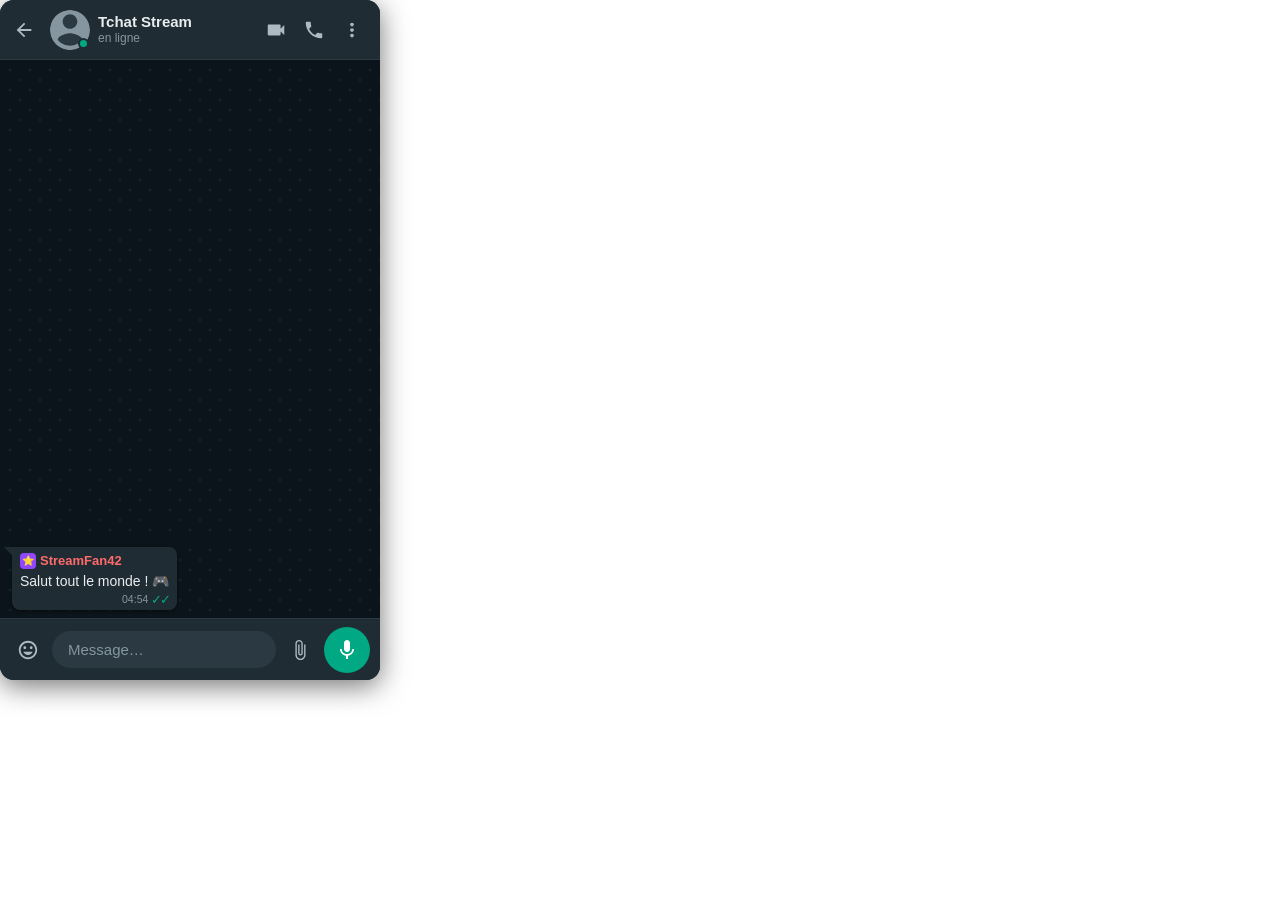
==== index.html @ ae2fb313 "feat: create WhatsApp-style StreamElements chat widget Full overlay widget mimicking WhatsApp UI wit" ====
<!DOCTYPE html>
<html lang="fr">
<head>
  <meta charset="UTF-8">
  <meta name="viewport" content="width=device-width, initial-scale=1.0">
  <title>CHATBOX-IA — WhatsApp Widget</title>
  <link rel="stylesheet" href="style.css">
</head>
<body>

  <div id="widget-container" class="theme-dark">

    <!-- En-tête style WhatsApp -->
    <div id="wa-header">
      <button class="wa-icon-btn wa-back-btn" aria-label="Retour">
        <svg viewBox="0 0 24 24" fill="currentColor"><path d="M20 11H7.83l5.59-5.59L12 4l-8 8 8 8 1.41-1.41L7.83 13H20v-2z"/></svg>
      </button>

      <div class="wa-avatar-wrap">
        <div class="wa-avatar" id="wa-avatar">
          <svg viewBox="0 0 212 212" fill="none" xmlns="http://www.w3.org/2000/svg">
            <path fill-rule="evenodd" clip-rule="evenodd"
              d="M106 0C47.4 0 0 47.4 0 106C0 164.6 47.4 212 106 212C164.6 212 212 164.6 212 106C212 47.4 164.6 0 106 0ZM106 22.4C127.3 22.4 144.8 39.9 144.8 61.2C144.8 82.5 127.3 100 106 100C84.7 100 67.2 82.5 67.2 61.2C67.2 39.9 84.7 22.4 106 22.4ZM106 189.6C79.5 189.6 56 177.3 40.6 158.2C41.2 135.3 87.3 122.8 106 122.8C124.6 122.8 170.8 135.3 171.4 158.2C156 177.3 132.5 189.6 106 189.6Z"
              fill="#8696A0"/>
          </svg>
        </div>
        <div class="wa-online-dot"></div>
      </div>

      <div class="wa-contact-info">
        <div class="wa-contact-name" id="contact-name">Tchat Stream</div>
        <div class="wa-contact-status">en ligne</div>
      </div>

      <div class="wa-header-actions">
        <button class="wa-icon-btn" aria-label="Appel vidéo">
          <svg viewBox="0 0 24 24" fill="currentColor"><path d="M17 10.5V7c0-.55-.45-1-1-1H4c-.55 0-1 .45-1 1v10c0 .55.45 1 1 1h12c.55 0 1-.45 1-1v-3.5l4 4v-11l-4 4z"/></svg>
        </button>
        <button class="wa-icon-btn" aria-label="Appel">
          <svg viewBox="0 0 24 24" fill="currentColor"><path d="M6.62 10.79c1.44 2.83 3.76 5.14 6.59 6.59l2.2-2.2c.27-.27.67-.36 1.02-.24 1.12.37 2.33.57 3.57.57.55 0 1 .45 1 1V20c0 .55-.45 1-1 1-9.39 0-17-7.61-17-17 0-.55.45-1 1-1h3.5c.55 0 1 .45 1 1 0 1.25.2 2.45.57 3.57.11.35.03.74-.25 1.02l-2.2 2.2z"/></svg>
        </button>
        <button class="wa-icon-btn" aria-label="Options">
          <svg viewBox="0 0 24 24" fill="currentColor"><path d="M12 8c1.1 0 2-.9 2-2s-.9-2-2-2-2 .9-2 2 .9 2 2 2zm0 2c-1.1 0-2 .9-2 2s.9 2 2 2 2-.9 2-2-.9-2-2-2zm0 6c-1.1 0-2 .9-2 2s.9 2 2 2 2-.9 2-2-.9-2-2-2z"/></svg>
        </button>
      </div>
    </div>

    <!-- Zone de messages -->
    <div id="messages-container">
      <div class="chat-bg-pattern"></div>
      <div id="messages-list"></div>
    </div>

    <!-- Barre de saisie (décorative) -->
    <div id="wa-input-bar">
      <button class="wa-icon-btn" aria-label="Emoji">
        <svg viewBox="0 0 24 24" fill="currentColor"><path d="M11.99 2C6.47 2 2 6.48 2 12s4.47 10 9.99 10C17.52 22 22 17.52 22 12S17.52 2 11.99 2zM12 20c-4.42 0-8-3.58-8-8s3.58-8 8-8 8 3.58 8 8-3.58 8-8 8zm3.5-9c.83 0 1.5-.67 1.5-1.5S16.33 8 15.5 8 14 8.67 14 9.5s.67 1.5 1.5 1.5zm-7 0c.83 0 1.5-.67 1.5-1.5S9.33 8 8.5 8 7 8.67 7 9.5 7.67 11 8.5 11zm3.5 6.5c2.33 0 4.31-1.46 5.11-3.5H6.89c.8 2.04 2.78 3.5 5.11 3.5z"/></svg>
      </button>
      <div class="wa-input-field">
        <span>Message…</span>
      </div>
      <button class="wa-icon-btn" aria-label="Joindre un fichier">
        <svg viewBox="0 0 24 24" fill="currentColor"><path d="M16.5 6v11.5c0 2.21-1.79 4-4 4s-4-1.79-4-4V5c0-1.38 1.12-2.5 2.5-2.5s2.5 1.12 2.5 2.5v10.5c0 .55-.45 1-1 1s-1-.45-1-1V6H10v9.5c0 1.38 1.12 2.5 2.5 2.5s2.5-1.12 2.5-2.5V5c0-2.21-1.79-4-4-4S7 2.79 7 5v12.5c0 3.04 2.46 5.5 5.5 5.5s5.5-2.46 5.5-5.5V6h-1.5z"/></svg>
      </button>
      <button class="wa-mic-btn" aria-label="Microphone">
        <svg viewBox="0 0 24 24" fill="currentColor"><path d="M12 14c1.66 0 2.99-1.34 2.99-3L15 5c0-1.66-1.34-3-3-3S9 3.34 9 5v6c0 1.66 1.34 3 3 3zm5.3-3c0 3-2.54 5.1-5.3 5.1S6.7 14 6.7 11H5c0 3.41 2.72 6.23 6 6.72V21h2v-3.28c3.28-.48 6-3.3 6-6.72h-1.7z"/></svg>
      </button>
    </div>

  </div>

  <script src="script.js"></script>
</body>
</html>
---- style.css ----
/* =====================================================
   CHATBOX-IA — WhatsApp Widget · style.css
   ===================================================== */

* {
  margin: 0;
  padding: 0;
  box-sizing: border-box;
}

/* ── Variables – Thème Sombre (défaut) ── */
:root {
  --wa-app-bg:           #111B21;
  --wa-header-bg:        #202C33;
  --wa-chat-bg:          #0B141A;
  --wa-bubble-bg:        #202C33;
  --wa-text-primary:     #E9EDEF;
  --wa-text-secondary:   #8696A0;
  --wa-text-meta:        #8696A0;
  --wa-icon:             #AEBAC1;
  --wa-green:            #00A884;
  --wa-green-bright:     #25D366;
  --wa-divider:          #2A3942;
  --wa-online:           #00A884;
  --wa-input-bg:         #2A3942;
  --wa-shadow:           0 1px 3px rgba(0,0,0,.45);
  --wa-radius:           8px;
  --wa-header-h:         60px;
  --wa-input-h:          62px;
  --font-size:           14px;
  --font:                -apple-system, BlinkMacSystemFont, 'Segoe UI',
                         'Helvetica Neue', Arial, sans-serif;
}

/* ── Variables – Thème Clair ── */
.theme-light {
  --wa-app-bg:           #F0F2F5;
  --wa-header-bg:        #008069;
  --wa-chat-bg:          #EFEAE4;
  --wa-bubble-bg:        #FFFFFF;
  --wa-text-primary:     #111B21;
  --wa-text-secondary:   #667781;
  --wa-text-meta:        #667781;
  --wa-icon:             rgba(255,255,255,.75);
  --wa-green:            #008069;
  --wa-green-bright:     #25D366;
  --wa-divider:          #D1D7DB;
  --wa-online:           #25D366;
  --wa-input-bg:         #FFFFFF;
  --wa-shadow:           0 1px 2px rgba(0,0,0,.18);
}

/* Surcharges pour que l'en-tête clair reste lisible */
.theme-light .wa-contact-name  { color: #FFFFFF; }
.theme-light .wa-contact-status { color: rgba(255,255,255,.82); }
.theme-light #wa-header .wa-icon-btn { color: rgba(255,255,255,.9); }

/* ── Base ── */
html, body {
  width: 100%;
  height: 100%;
  background: transparent;
  overflow: hidden;
  font-family: var(--font);
  font-size: var(--font-size);
}

/* ── Conteneur principal ── */
#widget-container {
  width: 380px;
  height: 100%;
  max-height: 680px;
  display: flex;
  flex-direction: column;
  border-radius: 14px;
  overflow: hidden;
  background: var(--wa-app-bg);
  box-shadow: 0 6px 28px rgba(0,0,0,.55);
}

/* =====================================================
   EN-TÊTE
   ===================================================== */
#wa-header {
  display: flex;
  align-items: center;
  padding: 8px 10px 8px 6px;
  background: var(--wa-header-bg);
  height: var(--wa-header-h);
  gap: 8px;
  flex-shrink: 0;
  border-bottom: 1px solid var(--wa-divider);
}

.wa-back-btn {
  width: 28px;
  flex-shrink: 0;
}

/* Avatar */
.wa-avatar-wrap {
  position: relative;
  flex-shrink: 0;
}

.wa-avatar {
  width: 40px;
  height: 40px;
  border-radius: 50%;
  background: var(--wa-divider);
  overflow: hidden;
  display: flex;
  align-items: center;
  justify-content: center;
}

.wa-avatar svg { width: 100%; height: 100%; }
.wa-avatar img { width: 100%; height: 100%; object-fit: cover; }

.wa-online-dot {
  position: absolute;
  bottom: 1px;
  right: 1px;
  width: 11px;
  height: 11px;
  background: var(--wa-online);
  border-radius: 50%;
  border: 2px solid var(--wa-header-bg);
}

/* Infos contact */
.wa-contact-info {
  flex: 1;
  min-width: 0;
}

.wa-contact-name {
  font-size: 15px;
  font-weight: 600;
  color: var(--wa-text-primary);
  white-space: nowrap;
  overflow: hidden;
  text-overflow: ellipsis;
  line-height: 1.25;
}

.wa-contact-status {
  font-size: 12px;
  color: var(--wa-text-secondary);
  line-height: 1.25;
}

/* Icônes d'action */
.wa-header-actions {
  display: flex;
  gap: 2px;
  flex-shrink: 0;
}

.wa-icon-btn {
  background: none;
  border: none;
  color: var(--wa-icon);
  cursor: default;
  display: flex;
  align-items: center;
  justify-content: center;
  width: 36px;
  height: 36px;
  border-radius: 50%;
  flex-shrink: 0;
  transition: background .15s;
}

.wa-icon-btn svg { width: 22px; height: 22px; }

/* =====================================================
   ZONE DE MESSAGES
   ===================================================== */
#messages-container {
  flex: 1;
  position: relative;
  overflow: hidden;
  background: var(--wa-chat-bg);
}

/* Motif de fond subtil */
.chat-bg-pattern {
  position: absolute;
  inset: 0;
  pointer-events: none;
  opacity: .045;
  background-image: url("data:image/svg+xml,%3Csvg xmlns='http://www.w3.org/2000/svg' width='80' height='80'%3E%3Ccircle cx='10' cy='10' r='1.5' fill='%23fff'/%3E%3Ccircle cx='30' cy='10' r='1.5' fill='%23fff'/%3E%3Ccircle cx='50' cy='10' r='1.5' fill='%23fff'/%3E%3Ccircle cx='70' cy='10' r='1.5' fill='%23fff'/%3E%3Ccircle cx='20' cy='20' r='1.5' fill='%23fff'/%3E%3Ccircle cx='40' cy='20' r='1.5' fill='%23fff'/%3E%3Ccircle cx='60' cy='20' r='1.5' fill='%23fff'/%3E%3Ccircle cx='10' cy='30' r='1.5' fill='%23fff'/%3E%3Ccircle cx='30' cy='30' r='1.5' fill='%23fff'/%3E%3Ccircle cx='50' cy='30' r='1.5' fill='%23fff'/%3E%3Ccircle cx='70' cy='30' r='1.5' fill='%23fff'/%3E%3Ccircle cx='20' cy='40' r='1.5' fill='%23fff'/%3E%3Ccircle cx='40' cy='40' r='1.5' fill='%23fff'/%3E%3Ccircle cx='60' cy='40' r='1.5' fill='%23fff'/%3E%3Ccircle cx='10' cy='50' r='1.5' fill='%23fff'/%3E%3Ccircle cx='30' cy='50' r='1.5' fill='%23fff'/%3E%3Ccircle cx='50' cy='50' r='1.5' fill='%23fff'/%3E%3Ccircle cx='70' cy='50' r='1.5' fill='%23fff'/%3E%3Ccircle cx='20' cy='60' r='1.5' fill='%23fff'/%3E%3Ccircle cx='40' cy='60' r='1.5' fill='%23fff'/%3E%3Ccircle cx='60' cy='60' r='1.5' fill='%23fff'/%3E%3Ccircle cx='10' cy='70' r='1.5' fill='%23fff'/%3E%3Ccircle cx='30' cy='70' r='1.5' fill='%23fff'/%3E%3Ccircle cx='50' cy='70' r='1.5' fill='%23fff'/%3E%3Ccircle cx='70' cy='70' r='1.5' fill='%23fff'/%3E%3C/svg%3E");
  background-size: 80px 80px;
}

/* Liste de messages – ancrée en bas, empile vers le haut */
#messages-list {
  position: absolute;
  left: 0;
  right: 0;
  bottom: 0;
  padding: 10px 12px 8px;
  display: flex;
  flex-direction: column;
  gap: 3px;
}

/* =====================================================
   BULLE DE MESSAGE
   ===================================================== */
.message-wrapper {
  display: flex;
  flex-direction: column;
  align-items: flex-start;
  animation: msgIn .28s cubic-bezier(.34,1.56,.64,1) forwards;
}

.message-wrapper.removing {
  animation: msgOut .22s ease-in forwards;
  overflow: hidden;
}

@keyframes msgIn {
  from { opacity: 0; transform: scale(.82) translateY(14px); }
  to   { opacity: 1; transform: scale(1)  translateY(0); }
}

@keyframes msgOut {
  from { opacity: 1; transform: scale(1)   translateX(0);    max-height: 200px; margin-bottom: 3px; }
  to   { opacity: 0; transform: scale(.92) translateX(-16px); max-height: 0;    margin-bottom: 0;  }
}

/* Corps de la bulle */
.message-bubble {
  position: relative;
  background: var(--wa-bubble-bg);
  border-radius: 0 var(--wa-radius) var(--wa-radius) var(--wa-radius);
  padding: 6px 8px 4px;
  max-width: 92%;
  box-shadow: var(--wa-shadow);
  word-break: break-word;
}

/* Queue WhatsApp caractéristique */
.message-bubble::before {
  content: '';
  position: absolute;
  top: 0;
  left: -8px;
  width: 0;
  height: 0;
  border-style: solid;
  border-width: 0 9px 9px 0;
  border-color: transparent var(--wa-bubble-bg) transparent transparent;
}

/* ── En-tête du message (badges + pseudo) ── */
.message-header {
  display: flex;
  align-items: center;
  gap: 4px;
  margin-bottom: 2px;
  flex-wrap: wrap;
}

.message-badges {
  display: flex;
  gap: 2px;
  align-items: center;
  flex-shrink: 0;
}

.badge {
  display: inline-flex;
  align-items: center;
  justify-content: center;
  width: 16px;
  height: 16px;
  border-radius: 4px;
  font-size: 10px;
  line-height: 1;
  flex-shrink: 0;
}

.badge img {
  width: 16px;
  height: 16px;
  border-radius: 3px;
}

.message-username {
  font-size: 13px;
  font-weight: 700;
  line-height: 1.2;
  white-space: nowrap;
}

/* ── Corps du message ── */
.message-text {
  font-size: var(--font-size);
  color: var(--wa-text-primary);
  line-height: 1.45;
  white-space: pre-wrap;
  word-break: break-word;
}

.message-text .emote {
  height: calc(var(--font-size) * 1.65);
  width: auto;
  vertical-align: middle;
  margin: 0 1px;
}

/* ── Pied (heure + coches) ── */
.message-footer {
  display: flex;
  align-items: center;
  justify-content: flex-end;
  gap: 3px;
  margin-top: 2px;
}

.message-time {
  font-size: 10.5px;
  color: var(--wa-text-meta);
  line-height: 1;
}

.message-ticks {
  font-size: 13px;
  color: var(--wa-green);
  line-height: 1;
  letter-spacing: -2px;
}

/* =====================================================
   BARRE DE SAISIE
   ===================================================== */
#wa-input-bar {
  display: flex;
  align-items: center;
  padding: 7px 10px;
  background: var(--wa-header-bg);
  height: var(--wa-input-h);
  gap: 6px;
  flex-shrink: 0;
  border-top: 1px solid var(--wa-divider);
}

.wa-input-field {
  flex: 1;
  background: var(--wa-input-bg);
  border-radius: 24px;
  padding: 10px 16px;
  color: var(--wa-text-secondary);
  font-size: 15px;
  font-family: var(--font);
  cursor: default;
  user-select: none;
  white-space: nowrap;
  overflow: hidden;
}

.wa-mic-btn {
  background: var(--wa-green);
  border: none;
  color: #fff;
  cursor: default;
  display: flex;
  align-items: center;
  justify-content: center;
  width: 46px;
  height: 46px;
  border-radius: 50%;
  flex-shrink: 0;
}

.wa-mic-btn svg { width: 24px; height: 24px; }

/* ── Scrollbar discrète si nécessaire ── */
::-webkit-scrollbar          { width: 3px; }
::-webkit-scrollbar-track    { background: transparent; }
::-webkit-scrollbar-thumb    { background: rgba(255,255,255,.12); border-radius: 2px; }
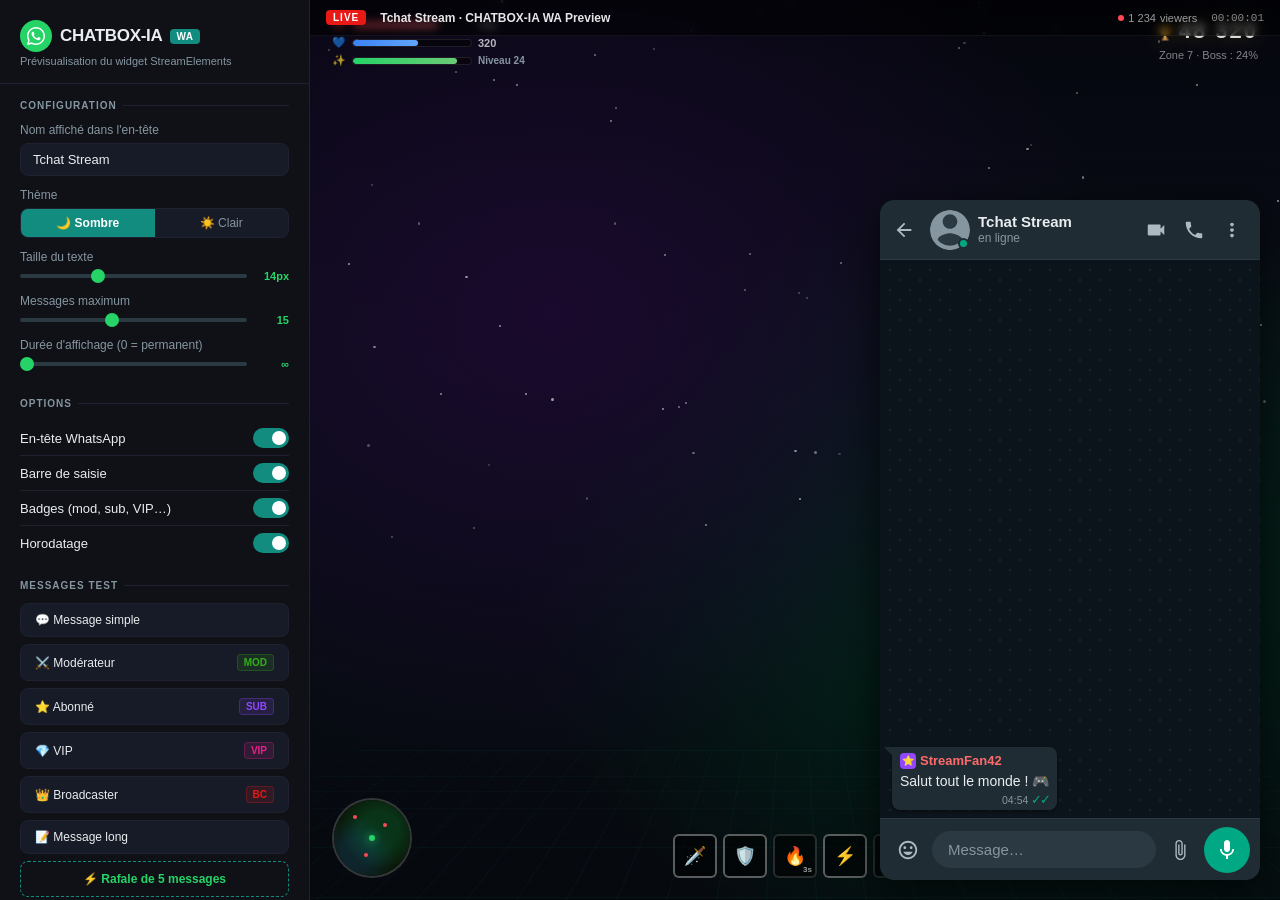
==== commit e8385661: "feat: add Vercel viewer with stream preview and live controls - Move widget files to widget/ subfold" ====
--- a/index.html
+++ b/index.html
@@ -3,72 +3,1132 @@
 <head>
   <meta charset="UTF-8">
   <meta name="viewport" content="width=device-width, initial-scale=1.0">
-  <title>CHATBOX-IA — WhatsApp Widget</title>
-  <link rel="stylesheet" href="style.css">
+  <title>CHATBOX-IA WA · Viewer</title>
+  <style>
+    /* ── Reset & base ── */
+    *, *::before, *::after { box-sizing: border-box; margin: 0; padding: 0; }
+
+    :root {
+      --bg:          #07080D;
+      --panel:       #0F1117;
+      --panel-border:#1E2130;
+      --panel-hover: #161B27;
+      --accent:      #25D366;
+      --accent-dim:  #128C7E;
+      --text:        #E9EDEF;
+      --text-muted:  #8696A0;
+      --danger:      #FF4757;
+      --gold:        #FFD700;
+      --radius:      10px;
+    }
+
+    html, body {
+      height: 100%;
+      font-family: -apple-system, BlinkMacSystemFont, 'Segoe UI', sans-serif;
+      background: var(--bg);
+      color: var(--text);
+      overflow: hidden;
+    }
+
+    /* ── Layout ── */
+    .layout {
+      display: flex;
+      height: 100vh;
+      overflow: hidden;
+    }
+
+    /* =====================================================
+       SIDEBAR
+    ===================================================== */
+    .sidebar {
+      width: 310px;
+      min-width: 310px;
+      height: 100vh;
+      background: var(--panel);
+      border-right: 1px solid var(--panel-border);
+      display: flex;
+      flex-direction: column;
+      overflow: hidden;
+    }
+
+    /* Logo */
+    .sidebar-logo {
+      padding: 20px 20px 16px;
+      border-bottom: 1px solid var(--panel-border);
+      flex-shrink: 0;
+    }
+
+    .logo-title {
+      display: flex;
+      align-items: center;
+      gap: 8px;
+      font-size: 17px;
+      font-weight: 700;
+      letter-spacing: -.3px;
+    }
+
+    .logo-icon {
+      width: 32px;
+      height: 32px;
+      background: var(--accent);
+      border-radius: 50%;
+      display: flex;
+      align-items: center;
+      justify-content: center;
+    }
+
+    .logo-icon svg { width: 18px; height: 18px; fill: #fff; }
+
+    .logo-badge {
+      font-size: 10px;
+      font-weight: 700;
+      background: var(--accent-dim);
+      color: #fff;
+      padding: 2px 6px;
+      border-radius: 4px;
+      letter-spacing: .5px;
+    }
+
+    .logo-sub {
+      font-size: 11px;
+      color: var(--text-muted);
+      margin-top: 3px;
+    }
+
+    /* Scrollable content */
+    .sidebar-scroll {
+      flex: 1;
+      overflow-y: auto;
+      padding: 0 0 20px;
+      scrollbar-width: thin;
+      scrollbar-color: #2A3942 transparent;
+    }
+
+    .sidebar-scroll::-webkit-scrollbar       { width: 4px; }
+    .sidebar-scroll::-webkit-scrollbar-thumb { background: #2A3942; border-radius: 2px; }
+
+    /* Sections */
+    .section {
+      padding: 16px 20px 0;
+    }
+
+    .section + .section { margin-top: 4px; }
+
+    .section-title {
+      font-size: 10px;
+      font-weight: 700;
+      letter-spacing: 1px;
+      color: var(--text-muted);
+      text-transform: uppercase;
+      margin-bottom: 12px;
+      display: flex;
+      align-items: center;
+      gap: 6px;
+    }
+
+    .section-title::after {
+      content: '';
+      flex: 1;
+      height: 1px;
+      background: var(--panel-border);
+    }
+
+    /* Form controls */
+    .ctrl-row {
+      margin-bottom: 12px;
+    }
+
+    .ctrl-label {
+      font-size: 12px;
+      color: var(--text-muted);
+      margin-bottom: 6px;
+      display: block;
+    }
+
+    .ctrl-input {
+      width: 100%;
+      background: #161B27;
+      border: 1px solid var(--panel-border);
+      border-radius: 8px;
+      padding: 8px 12px;
+      color: var(--text);
+      font-size: 13px;
+      font-family: inherit;
+      outline: none;
+      transition: border-color .15s;
+    }
+
+    .ctrl-input:focus { border-color: var(--accent); }
+
+    /* Theme toggle */
+    .theme-toggle {
+      display: flex;
+      background: #161B27;
+      border: 1px solid var(--panel-border);
+      border-radius: 8px;
+      overflow: hidden;
+    }
+
+    .theme-btn {
+      flex: 1;
+      padding: 7px 10px;
+      background: none;
+      border: none;
+      color: var(--text-muted);
+      font-size: 12px;
+      font-family: inherit;
+      cursor: pointer;
+      transition: all .15s;
+      display: flex;
+      align-items: center;
+      justify-content: center;
+      gap: 5px;
+    }
+
+    .theme-btn.active {
+      background: var(--accent-dim);
+      color: #fff;
+      font-weight: 600;
+    }
+
+    /* Range slider */
+    .range-wrap {
+      display: flex;
+      align-items: center;
+      gap: 10px;
+    }
+
+    .ctrl-range {
+      flex: 1;
+      -webkit-appearance: none;
+      height: 4px;
+      background: #2A3942;
+      border-radius: 2px;
+      outline: none;
+    }
+
+    .ctrl-range::-webkit-slider-thumb {
+      -webkit-appearance: none;
+      width: 14px;
+      height: 14px;
+      background: var(--accent);
+      border-radius: 50%;
+      cursor: pointer;
+    }
+
+    .ctrl-range::-moz-range-thumb {
+      width: 14px;
+      height: 14px;
+      background: var(--accent);
+      border-radius: 50%;
+      cursor: pointer;
+      border: none;
+    }
+
+    .range-val {
+      font-size: 11px;
+      color: var(--accent);
+      font-weight: 600;
+      min-width: 32px;
+      text-align: right;
+    }
+
+    /* Toggle switches */
+    .toggle-row {
+      display: flex;
+      align-items: center;
+      justify-content: space-between;
+      padding: 7px 0;
+      border-bottom: 1px solid var(--panel-border);
+    }
+
+    .toggle-row:last-child { border-bottom: none; }
+
+    .toggle-name {
+      font-size: 13px;
+      color: var(--text);
+    }
+
+    .toggle-switch {
+      position: relative;
+      width: 36px;
+      height: 20px;
+      flex-shrink: 0;
+    }
+
+    .toggle-switch input { opacity: 0; width: 0; height: 0; }
+
+    .toggle-track {
+      position: absolute;
+      inset: 0;
+      background: #2A3942;
+      border-radius: 20px;
+      cursor: pointer;
+      transition: background .2s;
+    }
+
+    .toggle-track::before {
+      content: '';
+      position: absolute;
+      width: 14px;
+      height: 14px;
+      left: 3px;
+      top: 3px;
+      background: #8696A0;
+      border-radius: 50%;
+      transition: transform .2s, background .2s;
+    }
+
+    .toggle-switch input:checked + .toggle-track { background: var(--accent-dim); }
+
+    .toggle-switch input:checked + .toggle-track::before {
+      transform: translateX(16px);
+      background: #fff;
+    }
+
+    /* Test message buttons */
+    .test-btn {
+      width: 100%;
+      padding: 9px 14px;
+      border-radius: 8px;
+      border: 1px solid var(--panel-border);
+      background: var(--panel-hover);
+      color: var(--text);
+      font-size: 12px;
+      font-family: inherit;
+      cursor: pointer;
+      text-align: left;
+      display: flex;
+      align-items: center;
+      gap: 8px;
+      margin-bottom: 7px;
+      transition: border-color .15s, background .15s;
+    }
+
+    .test-btn:hover { border-color: var(--accent); background: #161B27; }
+
+    .test-btn:active { transform: scale(.98); }
+
+    .test-btn .btn-badge {
+      font-size: 10px;
+      padding: 2px 6px;
+      border-radius: 4px;
+      font-weight: 700;
+      margin-left: auto;
+    }
+
+    .badge-mod  { background: #34AE1A22; color: #34AE1A; border: 1px solid #34AE1A44; }
+    .badge-sub  { background: #9147FF22; color: #9147FF; border: 1px solid #9147FF44; }
+    .badge-vip  { background: #E91E8C22; color: #E91E8C; border: 1px solid #E91E8C44; }
+    .badge-bc   { background: #E9191622; color: #E91916; border: 1px solid #E9191644; }
+
+    .burst-btn {
+      width: 100%;
+      padding: 10px;
+      border-radius: 8px;
+      border: 1px dashed var(--accent-dim);
+      background: transparent;
+      color: var(--accent);
+      font-size: 12px;
+      font-family: inherit;
+      font-weight: 600;
+      cursor: pointer;
+      display: flex;
+      align-items: center;
+      justify-content: center;
+      gap: 6px;
+      transition: background .15s;
+      margin-top: 4px;
+    }
+
+    .burst-btn:hover { background: #25D36612; }
+
+    /* URL section */
+    .url-box {
+      background: #161B27;
+      border: 1px solid var(--panel-border);
+      border-radius: 8px;
+      padding: 10px 12px;
+      margin-bottom: 10px;
+    }
+
+    .url-text {
+      font-size: 11px;
+      color: var(--accent);
+      word-break: break-all;
+      font-family: 'Courier New', monospace;
+      line-height: 1.5;
+    }
+
+    .copy-btn {
+      width: 100%;
+      padding: 9px;
+      border-radius: 8px;
+      border: none;
+      background: var(--accent-dim);
+      color: #fff;
+      font-size: 13px;
+      font-family: inherit;
+      font-weight: 600;
+      cursor: pointer;
+      display: flex;
+      align-items: center;
+      justify-content: center;
+      gap: 6px;
+      transition: background .15s;
+    }
+
+    .copy-btn:hover { background: var(--accent); }
+
+    .copy-btn.copied { background: #2A9D5C; }
+
+    .url-hint {
+      font-size: 11px;
+      color: var(--text-muted);
+      margin-top: 8px;
+      line-height: 1.5;
+    }
+
+    .url-hint strong { color: var(--text); }
+
+    /* =====================================================
+       STREAM PREVIEW
+    ===================================================== */
+    .preview {
+      flex: 1;
+      position: relative;
+      overflow: hidden;
+      background: #000;
+    }
+
+    /* Fake game scene */
+    .stream-scene {
+      position: absolute;
+      inset: 0;
+      background:
+        radial-gradient(ellipse at 25% 35%, #1A0A2E 0%, transparent 55%),
+        radial-gradient(ellipse at 75% 65%, #002A1A 0%, transparent 50%),
+        linear-gradient(180deg, #06070F 0%, #0A0E18 40%, #060A0F 100%);
+    }
+
+    /* Stars */
+    .stars {
+      position: absolute;
+      inset: 0;
+      overflow: hidden;
+    }
+
+    .star {
+      position: absolute;
+      width: 2px;
+      height: 2px;
+      background: rgba(255,255,255,.7);
+      border-radius: 50%;
+      animation: twinkle var(--dur, 3s) ease-in-out infinite var(--delay, 0s);
+    }
+
+    @keyframes twinkle {
+      0%, 100% { opacity: .8; }
+      50%       { opacity: .15; }
+    }
+
+    /* Grid floor */
+    .grid-floor {
+      position: absolute;
+      bottom: 0;
+      left: -20%;
+      right: -20%;
+      height: 45%;
+      background-image:
+        linear-gradient(rgba(0,168,132,.06) 1px, transparent 1px),
+        linear-gradient(90deg, rgba(0,168,132,.06) 1px, transparent 1px);
+      background-size: 50px 50px;
+      transform: perspective(600px) rotateX(55deg);
+      transform-origin: bottom center;
+    }
+
+    /* Scan lines */
+    .scanlines {
+      position: absolute;
+      inset: 0;
+      background: repeating-linear-gradient(
+        0deg,
+        rgba(0,0,0,.03) 0px,
+        rgba(0,0,0,.03) 1px,
+        transparent 1px,
+        transparent 2px
+      );
+      pointer-events: none;
+    }
+
+    /* ── Fake HUD ── */
+    .hud {
+      position: absolute;
+      inset: 0;
+      pointer-events: none;
+      padding: 18px 22px;
+    }
+
+    .hud-tl { position: absolute; top: 18px; left: 22px; }
+    .hud-tr { position: absolute; top: 18px; right: 22px; display: flex; flex-direction: column; align-items: flex-end; gap: 5px; }
+    .hud-bl { position: absolute; bottom: 22px; left: 22px; }
+    .hud-bc { position: absolute; bottom: 22px; left: 50%; transform: translateX(-50%); }
+
+    .hud-bar-wrap { display: flex; flex-direction: column; gap: 5px; }
+
+    .hud-bar {
+      display: flex;
+      align-items: center;
+      gap: 6px;
+      font-size: 11px;
+      font-weight: 600;
+      color: rgba(255,255,255,.7);
+    }
+
+    .bar-track {
+      width: 120px;
+      height: 8px;
+      background: rgba(0,0,0,.5);
+      border-radius: 4px;
+      overflow: hidden;
+      border: 1px solid rgba(255,255,255,.1);
+    }
+
+    .bar-fill { height: 100%; border-radius: 4px; }
+
+    .bar-hp   { width: 72%; background: linear-gradient(90deg, #FF4757, #FF6B81); }
+    .bar-mp   { width: 55%; background: linear-gradient(90deg, #3B82F6, #60A5FA); }
+    .bar-xp   { width: 88%; background: linear-gradient(90deg, var(--accent), #6BCB77); }
+
+    .hud-score {
+      font-size: 22px;
+      font-weight: 800;
+      color: rgba(255,255,255,.85);
+      text-shadow: 0 0 20px rgba(255,215,0,.3);
+      letter-spacing: 2px;
+    }
+
+    .hud-score span { color: var(--gold); font-size: 13px; margin-right: 4px; }
+
+    .hud-level {
+      font-size: 11px;
+      color: rgba(255,255,255,.5);
+      text-align: right;
+    }
+
+    /* Minimap */
+    .minimap {
+      width: 80px;
+      height: 80px;
+      border-radius: 50%;
+      border: 2px solid rgba(255,255,255,.2);
+      background: rgba(0,0,0,.5);
+      overflow: hidden;
+      position: relative;
+    }
+
+    .minimap-bg {
+      width: 100%;
+      height: 100%;
+      background:
+        radial-gradient(circle at 60% 40%, rgba(0,200,100,.15) 30%, transparent 60%),
+        radial-gradient(circle at 30% 70%, rgba(30,80,180,.2) 20%, transparent 50%),
+        #0A1A0A;
+    }
+
+    .minimap-dot {
+      position: absolute;
+      width: 6px;
+      height: 6px;
+      border-radius: 50%;
+      top: 50%;
+      left: 50%;
+      transform: translate(-50%, -50%);
+      background: var(--accent);
+      box-shadow: 0 0 8px var(--accent);
+    }
+
+    .minimap-enemy {
+      position: absolute;
+      width: 4px;
+      height: 4px;
+      border-radius: 50%;
+      background: var(--danger);
+    }
+
+    /* Ability bar */
+    .ability-bar {
+      display: flex;
+      gap: 6px;
+    }
+
+    .ability {
+      width: 44px;
+      height: 44px;
+      border-radius: 6px;
+      border: 2px solid rgba(255,255,255,.15);
+      background: rgba(0,0,0,.55);
+      display: flex;
+      align-items: center;
+      justify-content: center;
+      font-size: 18px;
+      position: relative;
+    }
+
+    .ability .cd {
+      position: absolute;
+      bottom: 2px;
+      right: 3px;
+      font-size: 8px;
+      font-weight: 700;
+      color: rgba(255,255,255,.6);
+    }
+
+    .ability.ready { border-color: rgba(255,255,255,.35); }
+
+    /* ── Stream HUD bar (top) ── */
+    .stream-topbar {
+      position: absolute;
+      top: 0;
+      left: 0;
+      right: 0;
+      height: 36px;
+      background: rgba(0,0,0,.55);
+      backdrop-filter: blur(4px);
+      display: flex;
+      align-items: center;
+      padding: 0 16px;
+      gap: 14px;
+      border-bottom: 1px solid rgba(255,255,255,.06);
+      z-index: 10;
+    }
+
+    .live-badge {
+      background: #E91916;
+      color: #fff;
+      font-size: 10px;
+      font-weight: 800;
+      letter-spacing: 1px;
+      padding: 2px 7px;
+      border-radius: 4px;
+    }
+
+    .stream-title {
+      font-size: 12px;
+      font-weight: 600;
+      color: rgba(255,255,255,.9);
+      flex: 1;
+      white-space: nowrap;
+      overflow: hidden;
+      text-overflow: ellipsis;
+    }
+
+    .stream-viewers {
+      font-size: 11px;
+      color: rgba(255,255,255,.6);
+      display: flex;
+      align-items: center;
+      gap: 4px;
+      flex-shrink: 0;
+    }
+
+    .viewer-dot { width: 6px; height: 6px; background: var(--danger); border-radius: 50%; }
+
+    .stream-timer {
+      font-size: 11px;
+      font-family: 'Courier New', monospace;
+      color: rgba(255,255,255,.5);
+      flex-shrink: 0;
+    }
+
+    /* ── Widget iframe ── */
+    .widget-frame-wrap {
+      position: absolute;
+      bottom: 20px;
+      right: 20px;
+      width: 380px;
+      height: 680px;
+      border-radius: 14px;
+      overflow: hidden;
+      box-shadow: 0 8px 40px rgba(0,0,0,.7);
+    }
+
+    #widget-frame {
+      width: 100%;
+      height: 100%;
+      border: none;
+      display: block;
+    }
+
+    /* Toast notification */
+    .toast {
+      position: fixed;
+      bottom: 24px;
+      left: 50%;
+      transform: translateX(-50%) translateY(80px);
+      background: #1F2C33;
+      color: var(--text);
+      font-size: 13px;
+      padding: 10px 18px;
+      border-radius: 20px;
+      border: 1px solid var(--panel-border);
+      box-shadow: 0 4px 20px rgba(0,0,0,.4);
+      transition: transform .3s cubic-bezier(.34,1.56,.64,1);
+      z-index: 100;
+      pointer-events: none;
+    }
+
+    .toast.show { transform: translateX(-50%) translateY(0); }
+  </style>
 </head>
 <body>
 
-  <div id="widget-container" class="theme-dark">
-
-    <!-- En-tête style WhatsApp -->
-    <div id="wa-header">
-      <button class="wa-icon-btn wa-back-btn" aria-label="Retour">
-        <svg viewBox="0 0 24 24" fill="currentColor"><path d="M20 11H7.83l5.59-5.59L12 4l-8 8 8 8 1.41-1.41L7.83 13H20v-2z"/></svg>
-      </button>
-
-      <div class="wa-avatar-wrap">
-        <div class="wa-avatar" id="wa-avatar">
-          <svg viewBox="0 0 212 212" fill="none" xmlns="http://www.w3.org/2000/svg">
-            <path fill-rule="evenodd" clip-rule="evenodd"
-              d="M106 0C47.4 0 0 47.4 0 106C0 164.6 47.4 212 106 212C164.6 212 212 164.6 212 106C212 47.4 164.6 0 106 0ZM106 22.4C127.3 22.4 144.8 39.9 144.8 61.2C144.8 82.5 127.3 100 106 100C84.7 100 67.2 82.5 67.2 61.2C67.2 39.9 84.7 22.4 106 22.4ZM106 189.6C79.5 189.6 56 177.3 40.6 158.2C41.2 135.3 87.3 122.8 106 122.8C124.6 122.8 170.8 135.3 171.4 158.2C156 177.3 132.5 189.6 106 189.6Z"
-              fill="#8696A0"/>
-          </svg>
-        </div>
-        <div class="wa-online-dot"></div>
+<div class="layout">
+
+  <!-- ── SIDEBAR ── -->
+  <aside class="sidebar">
+
+    <div class="sidebar-logo">
+      <div class="logo-title">
+        <div class="logo-icon">
+          <svg viewBox="0 0 24 24"><path d="M17.472 14.382c-.297-.149-1.758-.867-2.03-.967-.273-.099-.471-.148-.67.15-.197.297-.767.966-.94 1.164-.173.199-.347.223-.644.075-.297-.15-1.255-.463-2.39-1.475-.883-.788-1.48-1.761-1.653-2.059-.173-.297-.018-.458.13-.606.134-.133.298-.347.446-.52.149-.174.198-.298.298-.497.099-.198.05-.371-.025-.52-.075-.149-.669-1.612-.916-2.207-.242-.579-.487-.5-.669-.51-.173-.008-.371-.01-.57-.01-.198 0-.52.074-.792.372-.272.297-1.04 1.016-1.04 2.479 0 1.462 1.065 2.875 1.213 3.074.149.198 2.096 3.2 5.077 4.487.709.306 1.262.489 1.694.625.712.227 1.36.195 1.871.118.571-.085 1.758-.719 2.006-1.413.248-.694.248-1.289.173-1.413-.074-.124-.272-.198-.57-.347z"/><path d="M12 0C5.373 0 0 5.373 0 12c0 2.117.554 4.103 1.523 5.828L0 24l6.362-1.498A11.954 11.954 0 0012 24c6.627 0 12-5.373 12-12S18.627 0 12 0zm0 22c-1.893 0-3.658-.53-5.164-1.446l-.372-.22-3.778.89.934-3.653-.24-.376A9.952 9.952 0 012 12C2 6.477 6.477 2 12 2s10 4.477 10 10-4.477 10-10 10z"/></svg>
+        </div>
+        CHATBOX-IA <span class="logo-badge">WA</span>
       </div>
-
-      <div class="wa-contact-info">
-        <div class="wa-contact-name" id="contact-name">Tchat Stream</div>
-        <div class="wa-contact-status">en ligne</div>
+      <div class="logo-sub">Prévisualisation du widget StreamElements</div>
+    </div>
+
+    <div class="sidebar-scroll">
+
+      <!-- Configuration -->
+      <div class="section">
+        <div class="section-title">Configuration</div>
+
+        <div class="ctrl-row">
+          <label class="ctrl-label" for="ctrl-name">Nom affiché dans l'en-tête</label>
+          <input class="ctrl-input" id="ctrl-name" type="text" value="Tchat Stream" placeholder="Nom du stream" />
+        </div>
+
+        <div class="ctrl-row">
+          <label class="ctrl-label">Thème</label>
+          <div class="theme-toggle">
+            <button class="theme-btn active" data-theme="dark">🌙 Sombre</button>
+            <button class="theme-btn"        data-theme="light">☀️ Clair</button>
+          </div>
+        </div>
+
+        <div class="ctrl-row">
+          <label class="ctrl-label">Taille du texte</label>
+          <div class="range-wrap">
+            <input class="ctrl-range" id="ctrl-fontsize" type="range" min="11" max="20" value="14" />
+            <span class="range-val" id="val-fontsize">14px</span>
+          </div>
+        </div>
+
+        <div class="ctrl-row">
+          <label class="ctrl-label">Messages maximum</label>
+          <div class="range-wrap">
+            <input class="ctrl-range" id="ctrl-maxmsg" type="range" min="5" max="30" value="15" />
+            <span class="range-val" id="val-maxmsg">15</span>
+          </div>
+        </div>
+
+        <div class="ctrl-row">
+          <label class="ctrl-label">Durée d'affichage (0 = permanent)</label>
+          <div class="range-wrap">
+            <input class="ctrl-range" id="ctrl-duration" type="range" min="0" max="60" step="5" value="0" />
+            <span class="range-val" id="val-duration">∞</span>
+          </div>
+        </div>
       </div>
 
-      <div class="wa-header-actions">
-        <button class="wa-icon-btn" aria-label="Appel vidéo">
-          <svg viewBox="0 0 24 24" fill="currentColor"><path d="M17 10.5V7c0-.55-.45-1-1-1H4c-.55 0-1 .45-1 1v10c0 .55.45 1 1 1h12c.55 0 1-.45 1-1v-3.5l4 4v-11l-4 4z"/></svg>
+      <!-- Options -->
+      <div class="section">
+        <div class="section-title">Options</div>
+
+        <div class="toggle-row">
+          <span class="toggle-name">En-tête WhatsApp</span>
+          <label class="toggle-switch">
+            <input type="checkbox" id="opt-header" checked />
+            <span class="toggle-track"></span>
+          </label>
+        </div>
+        <div class="toggle-row">
+          <span class="toggle-name">Barre de saisie</span>
+          <label class="toggle-switch">
+            <input type="checkbox" id="opt-inputbar" checked />
+            <span class="toggle-track"></span>
+          </label>
+        </div>
+        <div class="toggle-row">
+          <span class="toggle-name">Badges (mod, sub, VIP…)</span>
+          <label class="toggle-switch">
+            <input type="checkbox" id="opt-badges" checked />
+            <span class="toggle-track"></span>
+          </label>
+        </div>
+        <div class="toggle-row">
+          <span class="toggle-name">Horodatage</span>
+          <label class="toggle-switch">
+            <input type="checkbox" id="opt-timestamp" checked />
+            <span class="toggle-track"></span>
+          </label>
+        </div>
+      </div>
+
+      <!-- Messages test -->
+      <div class="section">
+        <div class="section-title">Messages test</div>
+
+        <button class="test-btn" onclick="sendTest('normal')">
+          💬 Message simple
         </button>
-        <button class="wa-icon-btn" aria-label="Appel">
-          <svg viewBox="0 0 24 24" fill="currentColor"><path d="M6.62 10.79c1.44 2.83 3.76 5.14 6.59 6.59l2.2-2.2c.27-.27.67-.36 1.02-.24 1.12.37 2.33.57 3.57.57.55 0 1 .45 1 1V20c0 .55-.45 1-1 1-9.39 0-17-7.61-17-17 0-.55.45-1 1-1h3.5c.55 0 1 .45 1 1 0 1.25.2 2.45.57 3.57.11.35.03.74-.25 1.02l-2.2 2.2z"/></svg>
+        <button class="test-btn" onclick="sendTest('mod')">
+          ⚔️ Modérateur
+          <span class="btn-badge badge-mod">MOD</span>
         </button>
-        <button class="wa-icon-btn" aria-label="Options">
-          <svg viewBox="0 0 24 24" fill="currentColor"><path d="M12 8c1.1 0 2-.9 2-2s-.9-2-2-2-2 .9-2 2 .9 2 2 2zm0 2c-1.1 0-2 .9-2 2s.9 2 2 2 2-.9 2-2-.9-2-2-2zm0 6c-1.1 0-2 .9-2 2s.9 2 2 2 2-.9 2-2-.9-2-2-2z"/></svg>
+        <button class="test-btn" onclick="sendTest('sub')">
+          ⭐ Abonné
+          <span class="btn-badge badge-sub">SUB</span>
+        </button>
+        <button class="test-btn" onclick="sendTest('vip')">
+          💎 VIP
+          <span class="btn-badge badge-vip">VIP</span>
+        </button>
+        <button class="test-btn" onclick="sendTest('broadcaster')">
+          👑 Broadcaster
+          <span class="btn-badge badge-bc">BC</span>
+        </button>
+        <button class="test-btn" onclick="sendTest('long')">
+          📝 Message long
+        </button>
+
+        <button class="burst-btn" onclick="sendBurst()">
+          ⚡ Rafale de 5 messages
         </button>
       </div>
+
+      <!-- URL StreamElements -->
+      <div class="section">
+        <div class="section-title">URL StreamElements</div>
+
+        <div class="url-box">
+          <div class="url-text" id="widget-url-display">
+            Chargement…
+          </div>
+        </div>
+
+        <button class="copy-btn" id="copy-btn" onclick="copyUrl()">
+          <svg width="14" height="14" viewBox="0 0 24 24" fill="currentColor"><path d="M16 1H4c-1.1 0-2 .9-2 2v14h2V3h12V1zm3 4H8c-1.1 0-2 .9-2 2v14c0 1.1.9 2 2 2h11c1.1 0 2-.9 2-2V7c0-1.1-.9-2-2-2zm0 16H8V7h11v14z"/></svg>
+          Copier l'URL
+        </button>
+
+        <p class="url-hint">
+          Dans StreamElements → <strong>Overlay</strong> → <strong>+ Add widget</strong> → <strong>Custom widget</strong> → coller l'URL dans l'onglet <strong>HTML</strong> via <code>iframe</code>, ou utiliser directement l'URL comme source Browser Source dans OBS.
+        </p>
+      </div>
+
     </div>
-
-    <!-- Zone de messages -->
-    <div id="messages-container">
-      <div class="chat-bg-pattern"></div>
-      <div id="messages-list"></div>
+  </aside>
+
+  <!-- ── STREAM PREVIEW ── -->
+  <main class="preview">
+
+    <!-- Scene -->
+    <div class="stream-scene">
+      <div class="stars" id="stars"></div>
+      <div class="grid-floor"></div>
+      <div class="scanlines"></div>
     </div>
 
-    <!-- Barre de saisie (décorative) -->
-    <div id="wa-input-bar">
-      <button class="wa-icon-btn" aria-label="Emoji">
-        <svg viewBox="0 0 24 24" fill="currentColor"><path d="M11.99 2C6.47 2 2 6.48 2 12s4.47 10 9.99 10C17.52 22 22 17.52 22 12S17.52 2 11.99 2zM12 20c-4.42 0-8-3.58-8-8s3.58-8 8-8 8 3.58 8 8-3.58 8-8 8zm3.5-9c.83 0 1.5-.67 1.5-1.5S16.33 8 15.5 8 14 8.67 14 9.5s.67 1.5 1.5 1.5zm-7 0c.83 0 1.5-.67 1.5-1.5S9.33 8 8.5 8 7 8.67 7 9.5 7.67 11 8.5 11zm3.5 6.5c2.33 0 4.31-1.46 5.11-3.5H6.89c.8 2.04 2.78 3.5 5.11 3.5z"/></svg>
-      </button>
-      <div class="wa-input-field">
-        <span>Message…</span>
+    <!-- Fake game HUD -->
+    <div class="hud">
+
+      <!-- Top-left: health/mana/xp bars -->
+      <div class="hud-tl">
+        <div class="hud-bar-wrap">
+          <div class="hud-bar">
+            ❤️
+            <div class="bar-track"><div class="bar-fill bar-hp"></div></div>
+            <span>742</span>
+          </div>
+          <div class="hud-bar">
+            💙
+            <div class="bar-track"><div class="bar-fill bar-mp"></div></div>
+            <span>320</span>
+          </div>
+          <div class="hud-bar">
+            ✨
+            <div class="bar-track"><div class="bar-fill bar-xp"></div></div>
+            <span style="font-size:10px;color:#8696A0">Niveau 24</span>
+          </div>
+        </div>
       </div>
-      <button class="wa-icon-btn" aria-label="Joindre un fichier">
-        <svg viewBox="0 0 24 24" fill="currentColor"><path d="M16.5 6v11.5c0 2.21-1.79 4-4 4s-4-1.79-4-4V5c0-1.38 1.12-2.5 2.5-2.5s2.5 1.12 2.5 2.5v10.5c0 .55-.45 1-1 1s-1-.45-1-1V6H10v9.5c0 1.38 1.12 2.5 2.5 2.5s2.5-1.12 2.5-2.5V5c0-2.21-1.79-4-4-4S7 2.79 7 5v12.5c0 3.04 2.46 5.5 5.5 5.5s5.5-2.46 5.5-5.5V6h-1.5z"/></svg>
-      </button>
-      <button class="wa-mic-btn" aria-label="Microphone">
-        <svg viewBox="0 0 24 24" fill="currentColor"><path d="M12 14c1.66 0 2.99-1.34 2.99-3L15 5c0-1.66-1.34-3-3-3S9 3.34 9 5v6c0 1.66 1.34 3 3 3zm5.3-3c0 3-2.54 5.1-5.3 5.1S6.7 14 6.7 11H5c0 3.41 2.72 6.23 6 6.72V21h2v-3.28c3.28-.48 6-3.3 6-6.72h-1.7z"/></svg>
-      </button>
+
+      <!-- Top-right: score -->
+      <div class="hud-tr">
+        <div class="hud-score"><span>🏆</span>48 320</div>
+        <div class="hud-level">Zone 7 · Boss : 24%</div>
+      </div>
+
+      <!-- Bottom-left: minimap -->
+      <div class="hud-bl">
+        <div class="minimap">
+          <div class="minimap-bg"></div>
+          <div class="minimap-dot"></div>
+          <div class="minimap-enemy" style="top:30%;left:65%"></div>
+          <div class="minimap-enemy" style="top:70%;left:40%"></div>
+          <div class="minimap-enemy" style="top:20%;left:25%"></div>
+        </div>
+      </div>
+
+      <!-- Bottom-center: ability bar -->
+      <div class="hud-bc">
+        <div class="ability-bar">
+          <div class="ability ready">🗡️<span class="cd"></span></div>
+          <div class="ability ready">🛡️<span class="cd"></span></div>
+          <div class="ability">🔥<span class="cd">3s</span></div>
+          <div class="ability ready">⚡<span class="cd"></span></div>
+          <div class="ability">❄️<span class="cd">8s</span></div>
+        </div>
+      </div>
+
     </div>
 
-  </div>
-
-  <script src="script.js"></script>
+    <!-- Top bar: live badge + title + viewers -->
+    <div class="stream-topbar">
+      <div class="live-badge">LIVE</div>
+      <div class="stream-title" id="topbar-title">Tchat Stream · CHATBOX-IA WA Preview</div>
+      <div class="stream-viewers">
+        <div class="viewer-dot"></div>
+        <span id="viewer-count">1 234</span> viewers
+      </div>
+      <div class="stream-timer" id="stream-timer">00:00:00</div>
+    </div>
+
+    <!-- Widget iframe -->
+    <div class="widget-frame-wrap">
+      <iframe id="widget-frame" src="./widget/" title="WhatsApp Chat Widget"></iframe>
+    </div>
+
+  </main>
+</div>
+
+<!-- Toast -->
+<div class="toast" id="toast"></div>
+
+<script>
+// ── Widget iframe helpers ────────────────────────────
+
+const frame = document.getElementById('widget-frame');
+let widgetReady = false;
+
+frame.addEventListener('load', () => {
+  widgetReady = true;
+  syncAllConfig();
+});
+
+function win() {
+  return widgetReady ? frame.contentWindow : null;
+}
+
+function syncConfig(key, value) {
+  const w = win();
+  if (!w || !w.CONFIG) return;
+  w.CONFIG[key] = value;
+  if (typeof w.applyConfig === 'function') w.applyConfig();
+}
+
+function syncAllConfig() {
+  const w = win();
+  if (!w || !w.CONFIG) return;
+  w.CONFIG.streamName      = document.getElementById('ctrl-name').value;
+  w.CONFIG.theme           = currentTheme;
+  w.CONFIG.fontSize        = parseInt(document.getElementById('ctrl-fontsize').value);
+  w.CONFIG.maxMessages     = parseInt(document.getElementById('ctrl-maxmsg').value);
+  w.CONFIG.messageDuration = parseInt(document.getElementById('ctrl-duration').value);
+  w.CONFIG.showHeader      = document.getElementById('opt-header').checked;
+  w.CONFIG.showInputBar    = document.getElementById('opt-inputbar').checked;
+  w.CONFIG.showBadges      = document.getElementById('opt-badges').checked;
+  w.CONFIG.showTimestamp   = document.getElementById('opt-timestamp').checked;
+  if (typeof w.applyConfig === 'function') w.applyConfig();
+}
+
+// ── Stream name ──────────────────────────────────────
+
+document.getElementById('ctrl-name').addEventListener('input', (e) => {
+  const val = e.target.value || 'Tchat Stream';
+  syncConfig('streamName', val);
+  document.getElementById('topbar-title').textContent = `${val} · CHATBOX-IA WA Preview`;
+});
+
+// ── Theme toggle ─────────────────────────────────────
+
+let currentTheme = 'dark';
+document.querySelectorAll('.theme-btn').forEach(btn => {
+  btn.addEventListener('click', () => {
+    document.querySelectorAll('.theme-btn').forEach(b => b.classList.remove('active'));
+    btn.classList.add('active');
+    currentTheme = btn.dataset.theme;
+    syncConfig('theme', currentTheme);
+  });
+});
+
+// ── Range inputs ─────────────────────────────────────
+
+function bindRange(id, valId, cfgKey, fmt) {
+  const input = document.getElementById(id);
+  const label = document.getElementById(valId);
+  input.addEventListener('input', () => {
+    const v = parseInt(input.value);
+    label.textContent = fmt(v);
+    syncConfig(cfgKey, v);
+  });
+}
+
+bindRange('ctrl-fontsize', 'val-fontsize', 'fontSize',        v => `${v}px`);
+bindRange('ctrl-maxmsg',   'val-maxmsg',   'maxMessages',     v => String(v));
+bindRange('ctrl-duration', 'val-duration', 'messageDuration', v => v === 0 ? '∞' : `${v}s`);
+
+// ── Toggle checkboxes ────────────────────────────────
+
+[
+  ['opt-header',    'showHeader'],
+  ['opt-inputbar',  'showInputBar'],
+  ['opt-badges',    'showBadges'],
+  ['opt-timestamp', 'showTimestamp'],
+].forEach(([id, key]) => {
+  document.getElementById(id).addEventListener('change', (e) => {
+    syncConfig(key, e.target.checked);
+  });
+});
+
+// ── Test messages ────────────────────────────────────
+
+const TEST_POOL = {
+  normal: [
+    { displayName: 'CasualViewer',  username: 'casualviewer',  text: 'Le stream est vraiment top ce soir ! 🔥',               badges: [],                        color: null       },
+    { displayName: 'TwitchFan42',   username: 'twitchfan42',   text: 'Est-ce que quelqu\'un a fait ce boss avant ?',           badges: [],                        color: '#4D96FF'  },
+    { displayName: 'RandomUser99',  username: 'randomuser99',  text: 'Bonjour à tous !',                                        badges: [],                        color: null       },
+    { displayName: 'NightWatcher',  username: 'nightwatcher',  text: 'Incroyable la dernière passe !!',                         badges: [],                        color: '#C77DFF'  },
+  ],
+  mod: [
+    { displayName: 'ModPuissant',   username: 'modpuissant',   text: 'Rappel : restez respectueux dans le chat 👍',            badges: [{ type: 'moderator' }],   color: '#34AE1A'  },
+    { displayName: 'ModZero',       username: 'modzero',       text: 'Timeout pour le spam, attention !',                       badges: [{ type: 'moderator' }],   color: '#2ECC71'  },
+  ],
+  sub: [
+    { displayName: 'SubLoyalty',    username: 'subloyalty',    text: 'Mois 6 d\'abonnement ! Jamais déçu 🎉',                  badges: [{ type: 'subscriber' }],  color: '#9147FF'  },
+    { displayName: 'NewSubscriber', username: 'newsubscriber', text: 'Je viens de m\'abonner, super content !',                badges: [{ type: 'subscriber' }],  color: '#7B2FBE'  },
+  ],
+  vip: [
+    { displayName: 'VIP_Legend',    username: 'vip_legend',    text: 'J\'adore ce stream, vous êtes les meilleurs ! 💎',       badges: [{ type: 'vip' }],         color: '#E91E8C'  },
+  ],
+  broadcaster: [
+    { displayName: 'LeStreamer',     username: 'lestreamer',    text: 'Merci à tous pour votre soutien ! ❤️',                   badges: [{ type: 'broadcaster' }], color: '#FFD700'  },
+  ],
+  long: [
+    { displayName: 'LongTalker',    username: 'longtalker',    text: 'Sérieusement ce jeu est absolument incroyable, j\'ai passé les 3 dernières heures dessus et je n\'arrive pas à m\'arrêter ! La map est immense et il y a tellement de secrets à découvrir.',
+      badges: [], color: '#FF9A3C' },
+  ],
+};
+
+function sendTest(type) {
+  const w = win();
+  if (!w || typeof w.addMessage !== 'function') {
+    showToast('Widget pas encore prêt…');
+    return;
+  }
+  const pool = TEST_POOL[type] || TEST_POOL.normal;
+  const msg  = pool[Math.floor(Math.random() * pool.length)];
+  w.addMessage(msg);
+}
+
+function sendBurst() {
+  const all = Object.values(TEST_POOL).flat();
+  const shuffled = [...all].sort(() => Math.random() - .5).slice(0, 5);
+  shuffled.forEach((msg, i) => {
+    setTimeout(() => {
+      const w = win();
+      if (w && typeof w.addMessage === 'function') w.addMessage(msg);
+    }, i * 600);
+  });
+}
+
+// ── Copy URL ─────────────────────────────────────────
+
+function copyUrl() {
+  const url = document.getElementById('widget-url-display').textContent;
+  navigator.clipboard.writeText(url).then(() => {
+    const btn = document.getElementById('copy-btn');
+    btn.classList.add('copied');
+    btn.textContent = '✓ Copié !';
+    setTimeout(() => {
+      btn.classList.remove('copied');
+      btn.innerHTML = `<svg width="14" height="14" viewBox="0 0 24 24" fill="currentColor"><path d="M16 1H4c-1.1 0-2 .9-2 2v14h2V3h12V1zm3 4H8c-1.1 0-2 .9-2 2v14c0 1.1.9 2 2 2h11c1.1 0 2-.9 2-2V7c0-1.1-.9-2-2-2zm0 16H8V7h11v14z"/></svg> Copier l'URL`;
+    }, 2000);
+    showToast('URL copiée dans le presse-papier !');
+  });
+}
+
+// ── Toast ────────────────────────────────────────────
+
+let toastTimer;
+function showToast(msg) {
+  const t = document.getElementById('toast');
+  t.textContent = msg;
+  t.classList.add('show');
+  clearTimeout(toastTimer);
+  toastTimer = setTimeout(() => t.classList.remove('show'), 2500);
+}
+
+// ── Widget URL display ───────────────────────────────
+
+function updateWidgetUrl() {
+  const base = window.location.origin + window.location.pathname.replace(/\/?$/, '');
+  const url  = base.endsWith('/') ? base + 'widget/' : base + '/widget/';
+  document.getElementById('widget-url-display').textContent = url;
+}
+
+updateWidgetUrl();
+
+// ── Stream timer ─────────────────────────────────────
+
+const startTime = Date.now();
+setInterval(() => {
+  const elapsed = Math.floor((Date.now() - startTime) / 1000);
+  const h = String(Math.floor(elapsed / 3600)).padStart(2, '0');
+  const m = String(Math.floor((elapsed % 3600) / 60)).padStart(2, '0');
+  const s = String(elapsed % 60).padStart(2, '0');
+  document.getElementById('stream-timer').textContent = `${h}:${m}:${s}`;
+}, 1000);
+
+// ── Viewer count animation ───────────────────────────
+
+let viewers = 1234;
+setInterval(() => {
+  viewers += Math.floor(Math.random() * 7) - 3;
+  viewers = Math.max(800, viewers);
+  document.getElementById('viewer-count').textContent = viewers.toLocaleString('fr-FR');
+}, 5000);
+
+// ── Generate stars ───────────────────────────────────
+
+const starsContainer = document.getElementById('stars');
+for (let i = 0; i < 80; i++) {
+  const star = document.createElement('div');
+  star.className = 'star';
+  star.style.cssText = `
+    left: ${Math.random() * 100}%;
+    top:  ${Math.random() * 60}%;
+    --dur:   ${2 + Math.random() * 4}s;
+    --delay: ${Math.random() * -5}s;
+    opacity: ${.3 + Math.random() * .6};
+    width:  ${Math.random() > .85 ? 3 : 2}px;
+    height: ${Math.random() > .85 ? 3 : 2}px;
+  `;
+  starsContainer.appendChild(star);
+}
+</script>
+
 </body>
 </html>
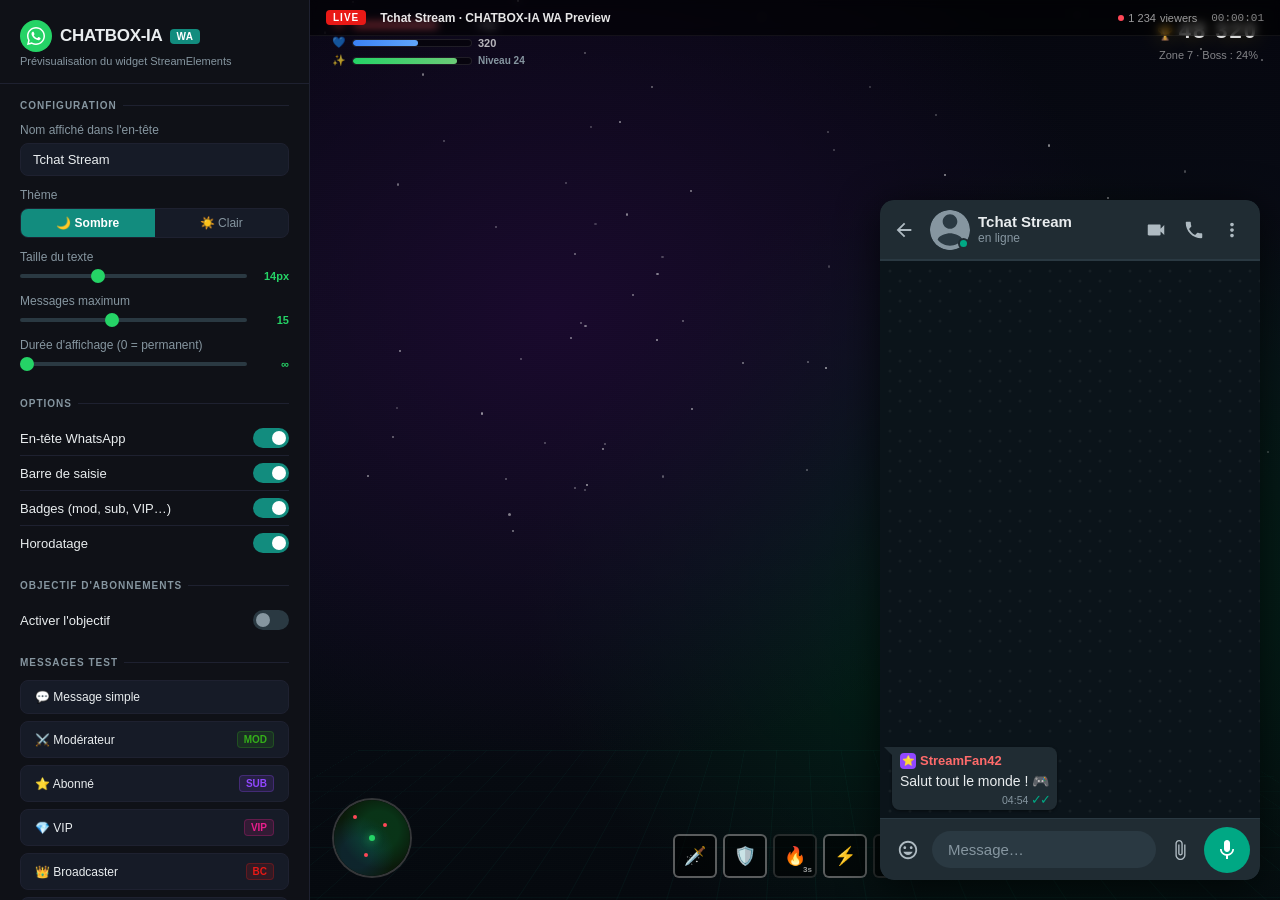
==== commit d52ee232: "feat: add WhatsApp-style subscription goal to widget and viewer Widget (widget/): - New #sub-goal ba" ====
--- a/index.html
+++ b/index.html
@@ -776,6 +776,53 @@
         </div>
       </div>
 
+      <!-- Objectif d'abonnements -->
+      <div class="section">
+        <div class="section-title">Objectif d'abonnements</div>
+
+        <div class="toggle-row" style="border-bottom:none">
+          <span class="toggle-name">Activer l'objectif</span>
+          <label class="toggle-switch">
+            <input type="checkbox" id="opt-subgoal" />
+            <span class="toggle-track"></span>
+          </label>
+        </div>
+
+        <div id="subgoal-settings" style="display:none;margin-top:10px;">
+          <div class="ctrl-row">
+            <label class="ctrl-label" for="ctrl-goal-label">Titre</label>
+            <input class="ctrl-input" id="ctrl-goal-label" type="text" value="Objectif abonnements" />
+          </div>
+          <div class="ctrl-row">
+            <label class="ctrl-label" for="ctrl-goal-desc">Description (ex : Facecam à 100 subs !)</label>
+            <input class="ctrl-input" id="ctrl-goal-desc" type="text" placeholder="Laisser vide pour masquer" />
+          </div>
+          <div class="ctrl-row">
+            <label class="ctrl-label">Objectif cible</label>
+            <div class="range-wrap">
+              <input class="ctrl-range" id="ctrl-goal-target" type="range" min="10" max="500" step="10" value="100" />
+              <span class="range-val" id="val-goal-target">100</span>
+            </div>
+          </div>
+          <div class="ctrl-row">
+            <label class="ctrl-label">
+              Progression actuelle :
+              <span id="val-goal-current" style="color:var(--accent);font-weight:700">0</span>
+              /
+              <span id="val-goal-target-inline">100</span>
+            </label>
+            <div style="display:flex;gap:5px;margin-top:5px">
+              <button class="test-btn" style="flex:1;margin:0;justify-content:center" onclick="simSub(1)">+1 Sub</button>
+              <button class="test-btn" style="flex:1;margin:0;justify-content:center" onclick="simSub(5)">+5 Subs</button>
+              <button class="test-btn" style="flex:1;margin:0;justify-content:center" onclick="simGiftSub(3)">🎁 ×3</button>
+            </div>
+          </div>
+          <button class="test-btn" style="width:100%;justify-content:center;margin-top:4px;color:#FF4757;border-color:#FF475722" onclick="resetGoal()">
+            ↺ Réinitialiser
+          </button>
+        </div>
+      </div>
+
       <!-- Messages test -->
       <div class="section">
         <div class="section-title">Messages test</div>
@@ -787,7 +834,7 @@
           ⚔️ Modérateur
           <span class="btn-badge badge-mod">MOD</span>
         </button>
-        <button class="test-btn" onclick="sendTest('sub')">
+        <button class="test-btn" onclick="sendTestSub()">
           ⭐ Abonné
           <span class="btn-badge badge-sub">SUB</span>
         </button>
@@ -951,6 +998,12 @@
   w.CONFIG.showInputBar    = document.getElementById('opt-inputbar').checked;
   w.CONFIG.showBadges      = document.getElementById('opt-badges').checked;
   w.CONFIG.showTimestamp   = document.getElementById('opt-timestamp').checked;
+  // Sub goal
+  w.CONFIG.subGoalEnabled  = document.getElementById('opt-subgoal').checked;
+  w.CONFIG.subGoalCurrent  = goalCurrent;
+  w.CONFIG.subGoalTarget   = goalTarget;
+  w.CONFIG.subGoalLabel    = document.getElementById('ctrl-goal-label').value;
+  w.CONFIG.subGoalDesc     = document.getElementById('ctrl-goal-desc').value;
   if (typeof w.applyConfig === 'function') w.applyConfig();
 }
 
@@ -1002,6 +1055,68 @@
     syncConfig(key, e.target.checked);
   });
 });
+
+// ── Sub Goal controls ────────────────────────────────
+
+let goalCurrent = 0;
+let goalTarget  = 100;
+
+document.getElementById('opt-subgoal').addEventListener('change', (e) => {
+  const enabled = e.target.checked;
+  document.getElementById('subgoal-settings').style.display = enabled ? '' : 'none';
+  syncConfig('subGoalEnabled', enabled);
+});
+
+document.getElementById('ctrl-goal-label').addEventListener('input', (e) => {
+  syncConfig('subGoalLabel', e.target.value || 'Objectif abonnements');
+});
+
+document.getElementById('ctrl-goal-desc').addEventListener('input', (e) => {
+  syncConfig('subGoalDesc', e.target.value);
+});
+
+document.getElementById('ctrl-goal-target').addEventListener('input', (e) => {
+  goalTarget = parseInt(e.target.value);
+  document.getElementById('val-goal-target').textContent      = goalTarget;
+  document.getElementById('val-goal-target-inline').textContent = goalTarget;
+  syncConfig('subGoalTarget', goalTarget);
+});
+
+function updateGoalDisplay() {
+  document.getElementById('val-goal-current').textContent = goalCurrent;
+}
+
+function simSub(amount) {
+  const w = win();
+  if (!w) { showToast('Widget pas encore chargé…'); return; }
+  goalCurrent = Math.min(goalCurrent + amount, goalTarget);
+  updateGoalDisplay();
+  if (typeof w.updateSubGoal === 'function') {
+    const names = ['StreamFan42','CasualViewer','NightWatcher','TwitchUser','SubLoyalty'];
+    w.updateSubGoal(names[Math.floor(Math.random() * names.length)], amount, 'sub');
+  }
+}
+
+function simGiftSub(amount) {
+  const w = win();
+  if (!w) { showToast('Widget pas encore chargé…'); return; }
+  goalCurrent = Math.min(goalCurrent + amount, goalTarget);
+  updateGoalDisplay();
+  if (typeof w.updateSubGoal === 'function') {
+    const gifters = ['GiftKing','SubAngel','GenerousViewer'];
+    w.updateSubGoal(gifters[Math.floor(Math.random() * gifters.length)], amount, 'giftsub');
+  }
+}
+
+function resetGoal() {
+  goalCurrent = 0;
+  updateGoalDisplay();
+  const w = win();
+  if (w && w.CONFIG) {
+    w.CONFIG.subGoalCurrent = 0;
+    if (typeof w.applySubGoal === 'function') w.applySubGoal();
+  }
+}
 
 // ── Test messages ────────────────────────────────────
 
@@ -1032,6 +1147,11 @@
   ],
 };
 
+function sendTestSub() {
+  sendTest('sub');
+  simSub(1);
+}
+
 function sendTest(type) {
   const w = win();
   if (!w || typeof w.addMessage !== 'function') {
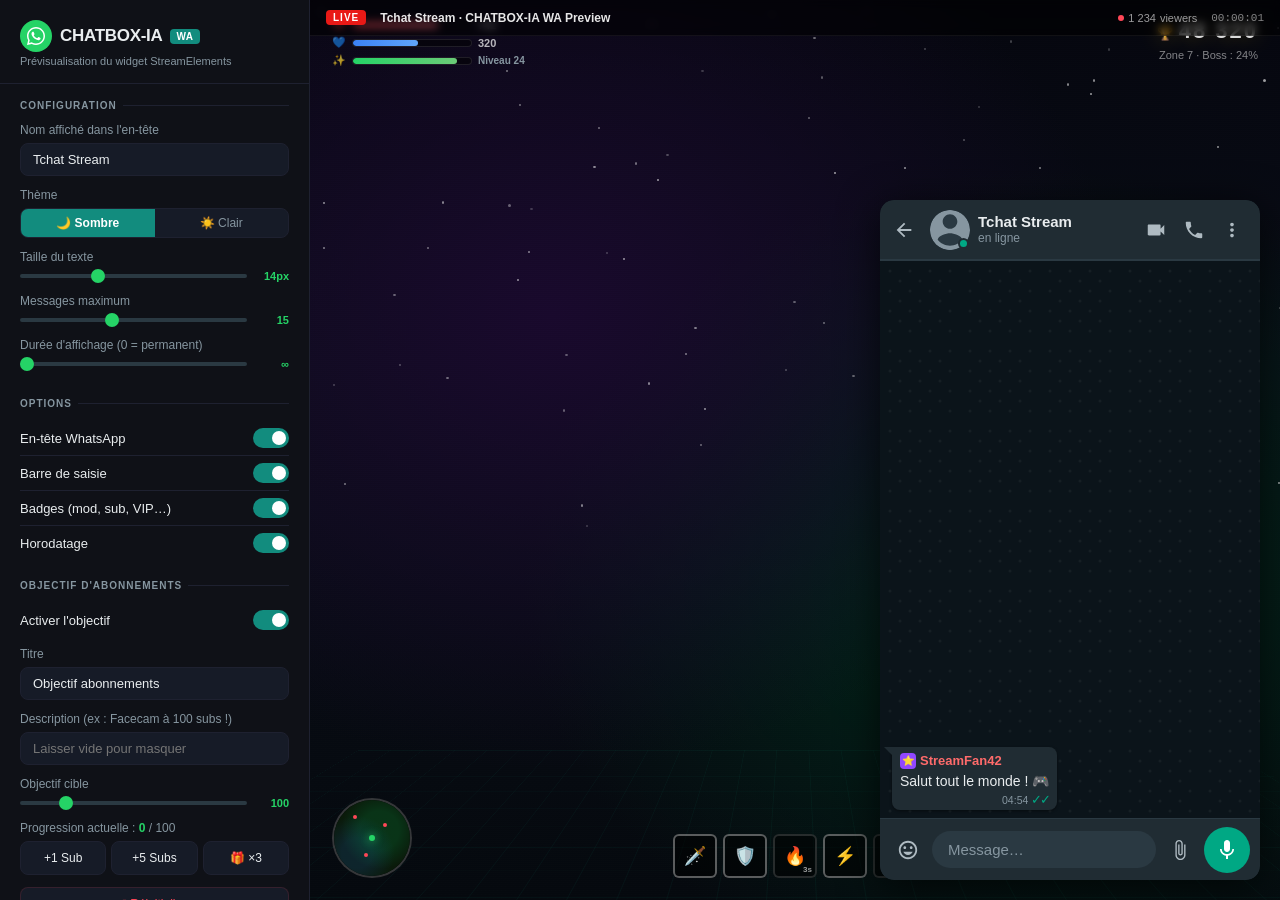
==== commit 41b4f630: "fix: sub goal bar not visible – applyConfig never called outside StreamElements Root cause: applyCon" ====
--- a/index.html
+++ b/index.html
@@ -783,12 +783,12 @@
         <div class="toggle-row" style="border-bottom:none">
           <span class="toggle-name">Activer l'objectif</span>
           <label class="toggle-switch">
-            <input type="checkbox" id="opt-subgoal" />
+            <input type="checkbox" id="opt-subgoal" checked />
             <span class="toggle-track"></span>
           </label>
         </div>
 
-        <div id="subgoal-settings" style="display:none;margin-top:10px;">
+        <div id="subgoal-settings" style="margin-top:10px;">
           <div class="ctrl-row">
             <label class="ctrl-label" for="ctrl-goal-label">Titre</label>
             <input class="ctrl-input" id="ctrl-goal-label" type="text" value="Objectif abonnements" />
@@ -1005,6 +1005,7 @@
   w.CONFIG.subGoalLabel    = document.getElementById('ctrl-goal-label').value;
   w.CONFIG.subGoalDesc     = document.getElementById('ctrl-goal-desc').value;
   if (typeof w.applyConfig === 'function') w.applyConfig();
+  if (typeof w.applySubGoal === 'function') w.applySubGoal();
 }
 
 // ── Stream name ──────────────────────────────────────
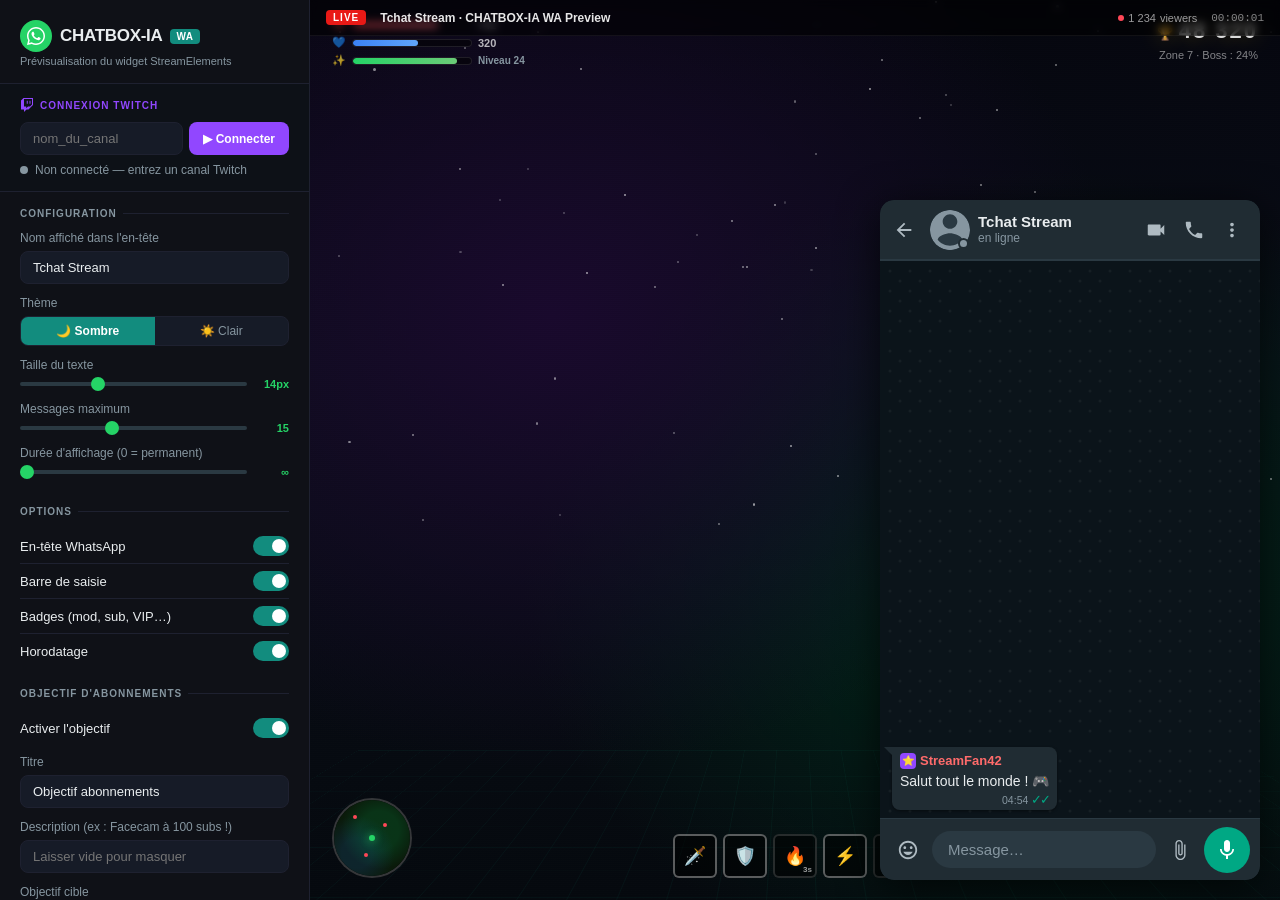
==== commit 99c41e3e: "feat: add direct Twitch IRC WebSocket connection (no StreamElements needed) widget/: - WebSocket ano" ====
--- a/index.html
+++ b/index.html
@@ -106,6 +106,98 @@
 
     .sidebar-scroll::-webkit-scrollbar       { width: 4px; }
     .sidebar-scroll::-webkit-scrollbar-thumb { background: #2A3942; border-radius: 2px; }
+
+    /* ── Connexion Twitch ── */
+    .twitch-section {
+      padding: 14px 20px;
+      background: #0D1117;
+      border-bottom: 1px solid var(--panel-border);
+      flex-shrink: 0;
+    }
+
+    .twitch-section-title {
+      font-size: 10px;
+      font-weight: 700;
+      letter-spacing: 1px;
+      color: #9147FF;
+      text-transform: uppercase;
+      margin-bottom: 10px;
+      display: flex;
+      align-items: center;
+      gap: 6px;
+    }
+
+    .twitch-section-title svg { width: 14px; height: 14px; fill: #9147FF; }
+
+    .twitch-row {
+      display: flex;
+      gap: 6px;
+      margin-bottom: 8px;
+    }
+
+    .twitch-input {
+      flex: 1;
+      background: #161B27;
+      border: 1px solid var(--panel-border);
+      border-radius: 8px;
+      padding: 8px 12px;
+      color: var(--text);
+      font-size: 13px;
+      font-family: inherit;
+      outline: none;
+      transition: border-color .15s;
+      min-width: 0;
+    }
+
+    .twitch-input:focus { border-color: #9147FF; }
+
+    .twitch-btn {
+      padding: 8px 14px;
+      background: #9147FF;
+      color: #fff;
+      border: none;
+      border-radius: 8px;
+      font-size: 12px;
+      font-family: inherit;
+      font-weight: 700;
+      cursor: pointer;
+      flex-shrink: 0;
+      transition: background .15s;
+    }
+
+    .twitch-btn:hover { background: #7B2FBE; }
+    .twitch-btn.twitch-connected { background: #E53935; }
+    .twitch-btn.twitch-connected:hover { background: #C62828; }
+
+    .conn-status-row {
+      display: flex;
+      align-items: center;
+      gap: 7px;
+    }
+
+    .conn-dot {
+      width: 8px;
+      height: 8px;
+      border-radius: 50%;
+      flex-shrink: 0;
+      background: #8696A0;
+      transition: background .3s;
+    }
+
+    .conn-dot.conn-connected    { background: #25D366; }
+    .conn-dot.conn-connecting   { background: #FFD700; animation: connPulse 1.1s ease-in-out infinite; }
+    .conn-dot.conn-error        { background: #FF4757; animation: connPulse 1.1s ease-in-out infinite; }
+    .conn-dot.conn-disconnected { background: #8696A0; animation: none; }
+
+    @keyframes connPulse {
+      0%, 100% { opacity: 1; }
+      50%       { opacity: 0.2; }
+    }
+
+    .conn-text {
+      font-size: 12px;
+      color: var(--text-muted);
+    }
 
     /* Sections */
     .section {
@@ -696,6 +788,24 @@
         CHATBOX-IA <span class="logo-badge">WA</span>
       </div>
       <div class="logo-sub">Prévisualisation du widget StreamElements</div>
+    </div>
+
+    <!-- Connexion Twitch (hors sidebar-scroll pour rester visible) -->
+    <div class="twitch-section">
+      <div class="twitch-section-title">
+        <svg viewBox="0 0 24 24"><path d="M11.571 4.714h1.715v5.143H11.57zm4.715 0H18v5.143h-1.714zM6 0L1.714 4.286v15.428h5.143V24l4.286-4.286h3.428L22.286 12V0zm14.571 11.143l-3.428 3.428h-3.429l-3 3v-3H6.857V1.714h13.714z"/></svg>
+        Connexion Twitch
+      </div>
+      <div class="twitch-row">
+        <input class="twitch-input" id="ctrl-channel" type="text" placeholder="nom_du_canal" autocomplete="off" spellcheck="false" />
+        <button class="twitch-btn" id="twitch-connect-btn" onclick="toggleTwitchConnection()">
+          ▶ Connecter
+        </button>
+      </div>
+      <div class="conn-status-row">
+        <div class="conn-dot conn-disconnected" id="viewer-conn-dot"></div>
+        <span class="conn-text" id="viewer-conn-text">Non connecté — entrez un canal Twitch</span>
+      </div>
     </div>
 
     <div class="sidebar-scroll">
@@ -965,6 +1075,73 @@
 <div class="toast" id="toast"></div>
 
 <script>
+// ── Connexion Twitch ─────────────────────────────────
+
+let twitchConnected = false;
+
+function toggleTwitchConnection() {
+  if (twitchConnected) {
+    disconnectTwitchViewer();
+  } else {
+    connectTwitchViewer();
+  }
+}
+
+function connectTwitchViewer() {
+  const channel = document.getElementById('ctrl-channel').value.trim();
+  if (!channel) {
+    document.getElementById('ctrl-channel').focus();
+    return;
+  }
+  const w = win();
+  if (!w) { showToast('Widget pas encore chargé…'); return; }
+  w.CONFIG.twitchChannel = channel;
+  if (typeof w.connectTwitch === 'function') w.connectTwitch(channel);
+}
+
+function disconnectTwitchViewer() {
+  const w = win();
+  if (w && typeof w.disconnectTwitch === 'function') w.disconnectTwitch();
+  w && (w.CONFIG.twitchChannel = '');
+  updateViewerConnStatus('disconnected', '');
+  twitchConnected = false;
+  const btn = document.getElementById('twitch-connect-btn');
+  btn.textContent = '▶ Connecter';
+  btn.classList.remove('twitch-connected');
+}
+
+function updateViewerConnStatus(status, channel) {
+  document.getElementById('viewer-conn-dot').className = `conn-dot conn-${status}`;
+  document.getElementById('viewer-conn-text').textContent = {
+    connected:    `Connecté à #${channel}`,
+    connecting:   `Connexion à #${channel}…`,
+    disconnected: 'Non connecté — entrez un canal Twitch',
+    error:        `Erreur de connexion à #${channel}`,
+  }[status] ?? 'Non connecté';
+
+  twitchConnected = status === 'connected';
+  const btn = document.getElementById('twitch-connect-btn');
+  if (twitchConnected) {
+    btn.textContent = '✕ Déconnecter';
+    btn.classList.add('twitch-connected');
+  } else if (status !== 'connecting') {
+    btn.textContent = '▶ Connecter';
+    btn.classList.remove('twitch-connected');
+  }
+}
+
+// Écoute les messages de statut depuis le widget iframe
+window.addEventListener('message', (e) => {
+  if (e.data?.type === 'twitchStatus') {
+    updateViewerConnStatus(e.data.status, e.data.channel);
+  }
+});
+
+// Connexion rapide avec la touche Entrée
+document.getElementById('ctrl-channel').addEventListener('keydown', (e) => {
+  if (e.key === 'Enter') connectTwitchViewer();
+});
+
 // ── Widget iframe helpers ────────────────────────────
 
 const frame = document.getElementById('widget-frame');
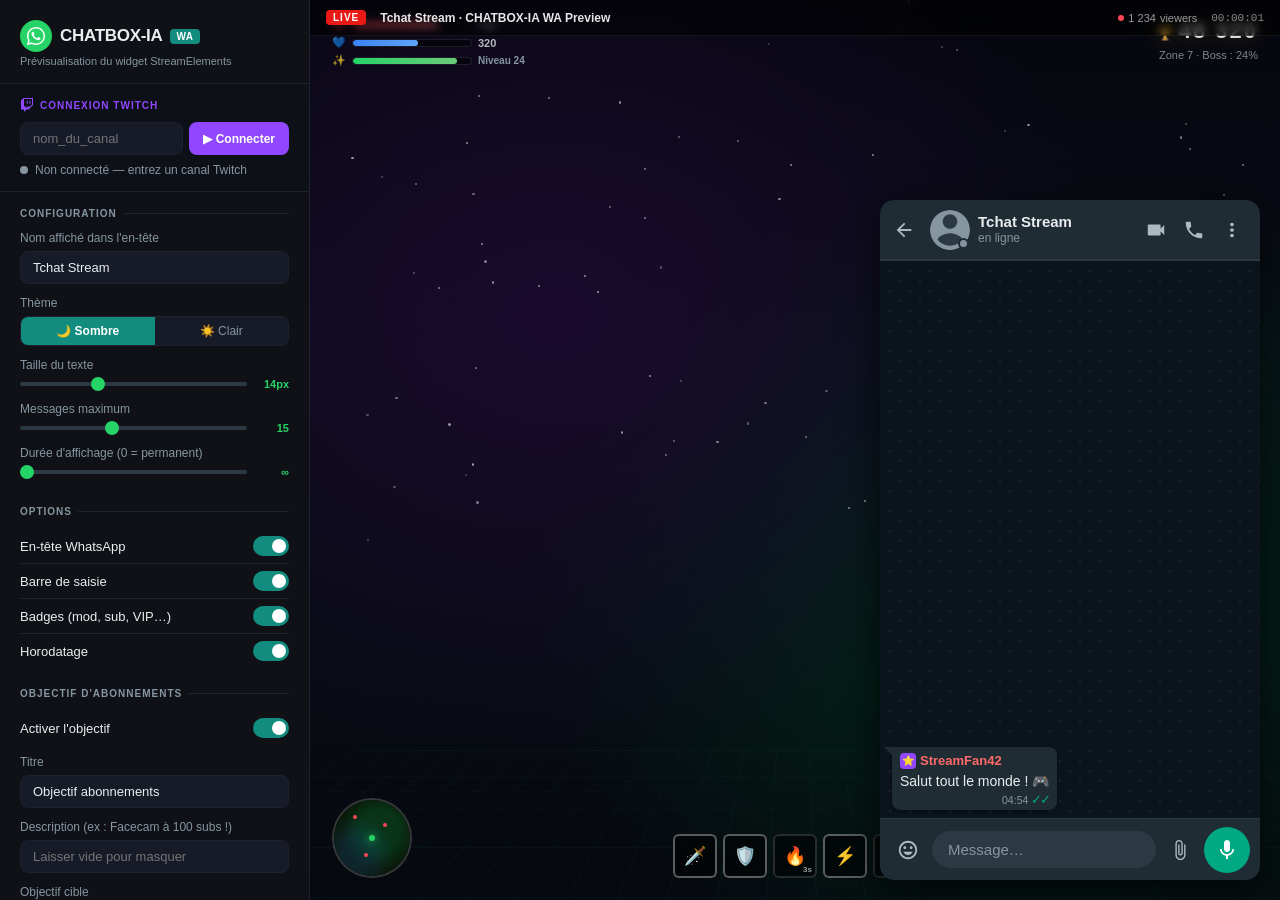
==== commit 9a06d579: "Affiche les dimensions OBS recommandées (380×680 px) dans l'UI https://claude.ai/code/session_01L2jx" ====
--- a/index.html
+++ b/index.html
@@ -980,8 +980,17 @@
           Copier l'URL
         </button>
 
+        <div style="background:#161B27;border:1px solid #25D36633;border-radius:8px;padding:10px 12px;margin-bottom:10px;display:flex;align-items:center;gap:10px;">
+          <span style="font-size:20px;flex-shrink:0">📐</span>
+          <div>
+            <div style="font-size:11px;font-weight:700;color:#25D366;margin-bottom:3px;">Taille OBS recommandée</div>
+            <div style="font-size:13px;color:#E9EDEF;font-family:'Courier New',monospace;letter-spacing:.5px;">Largeur : <strong>380</strong> px &nbsp;·&nbsp; Hauteur : <strong>680</strong> px</div>
+          </div>
+        </div>
+
         <p class="url-hint">
-          Dans StreamElements → <strong>Overlay</strong> → <strong>+ Add widget</strong> → <strong>Custom widget</strong> → coller l'URL dans l'onglet <strong>HTML</strong> via <code>iframe</code>, ou utiliser directement l'URL comme source Browser Source dans OBS.
+          Dans OBS → <strong>+ Source</strong> → <strong>Navigateur</strong> → coller l'URL → régler la taille à <strong>380 × 680 px</strong>.<br><br>
+          Dans StreamElements → <strong>Overlay</strong> → <strong>+ Add widget</strong> → <strong>Custom widget</strong> → coller l'URL dans l'onglet <strong>HTML</strong> via <code>iframe</code>.
         </p>
       </div>
 
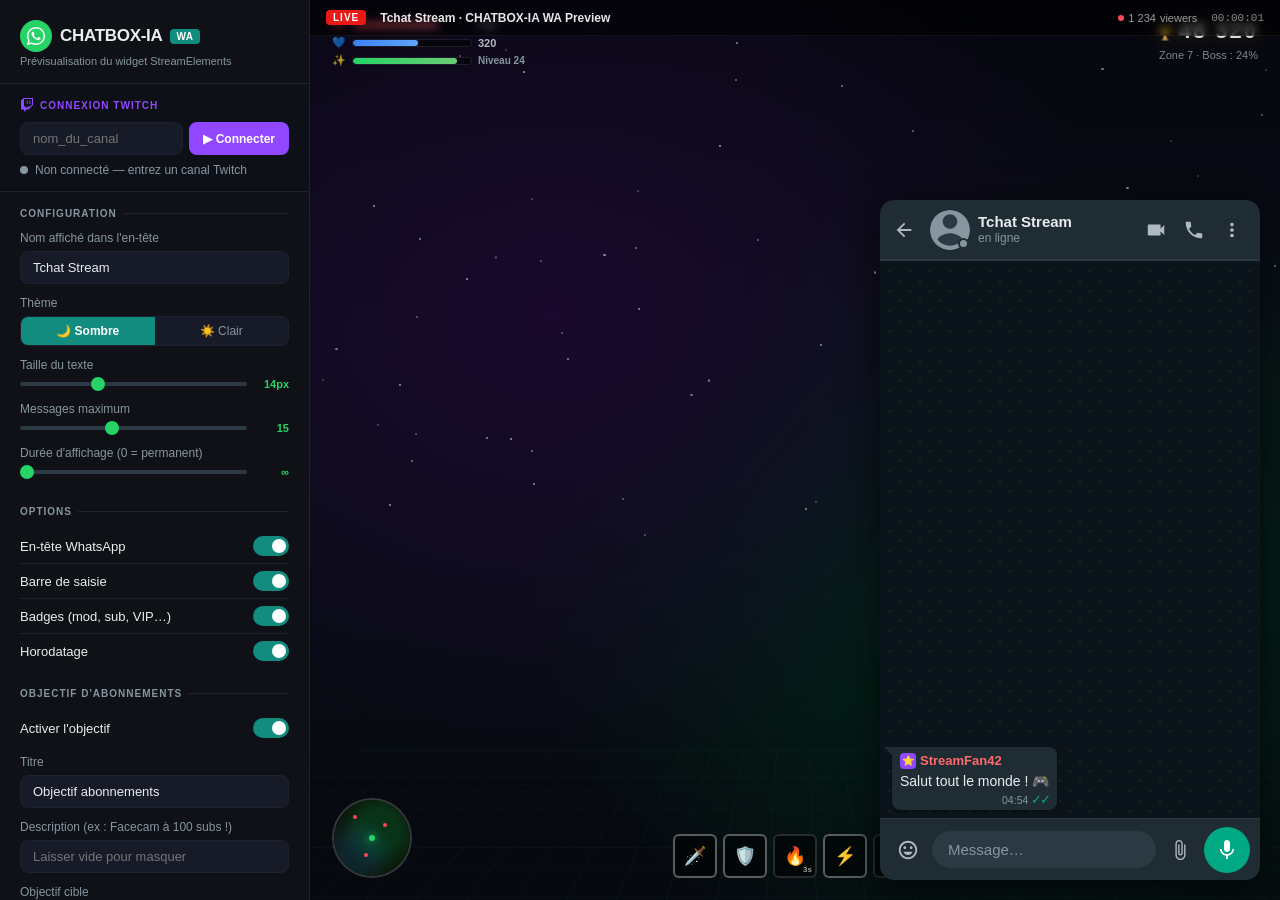
==== commit c86d0e33: "Précise les dimensions 380×680 pour StreamElements et OBS https://claude.ai/code/session_01L2jxdorPr" ====
--- a/index.html
+++ b/index.html
@@ -989,8 +989,8 @@
         </div>
 
         <p class="url-hint">
-          Dans OBS → <strong>+ Source</strong> → <strong>Navigateur</strong> → coller l'URL → régler la taille à <strong>380 × 680 px</strong>.<br><br>
-          Dans StreamElements → <strong>Overlay</strong> → <strong>+ Add widget</strong> → <strong>Custom widget</strong> → coller l'URL dans l'onglet <strong>HTML</strong> via <code>iframe</code>.
+          <strong>OBS</strong> → + Source → Navigateur → coller l'URL → régler la taille à <strong>380 × 680 px</strong>.<br><br>
+          <strong>StreamElements</strong> → Overlay → + Add widget → Custom widget → coller l'URL → dans les options du widget régler <strong>Width : 380 / Height : 680</strong>.
         </p>
       </div>
 
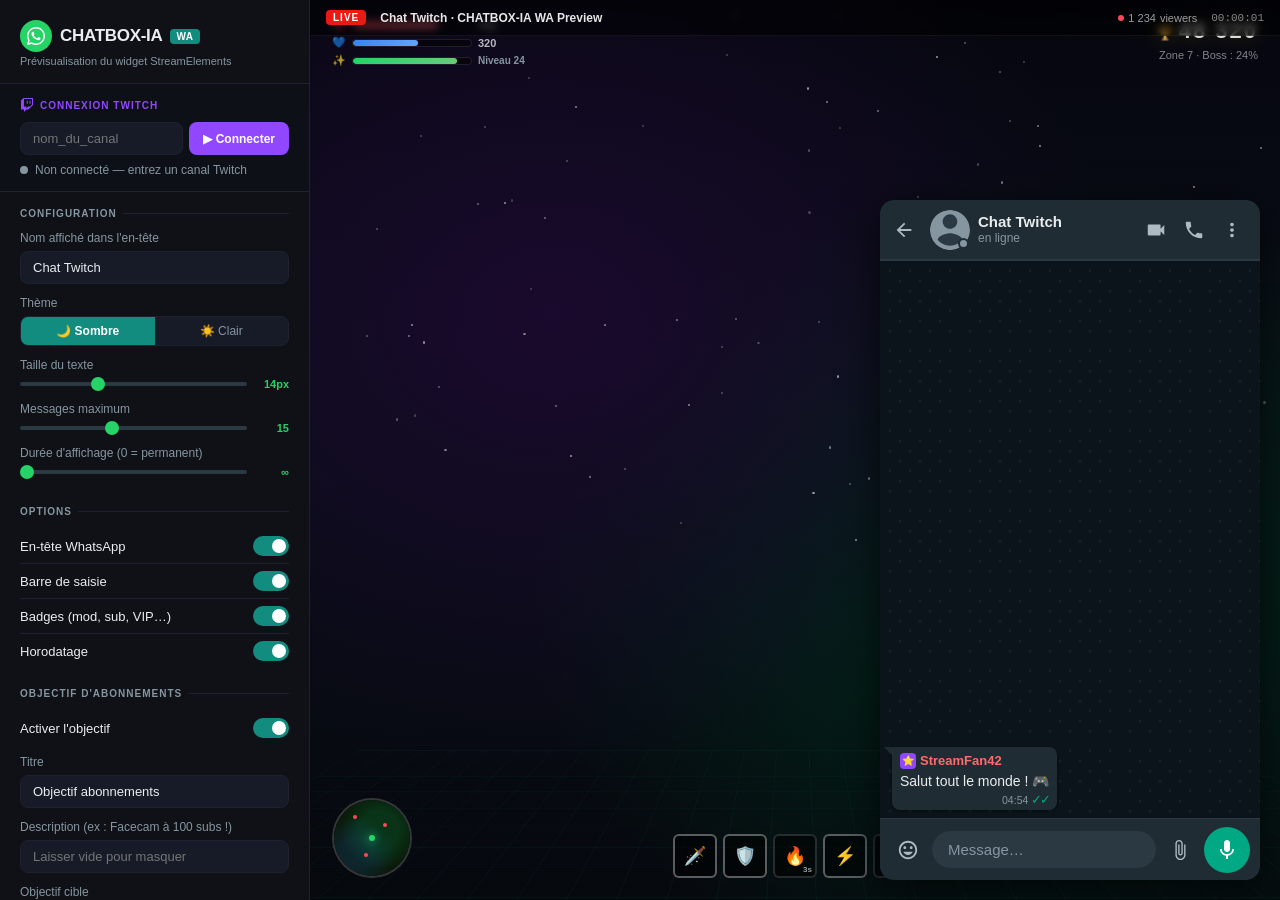
==== commit 0f92c705: "Renomme "Tchat Stream" en "Chat Twitch" partout https://claude.ai/code/session_01L2jxdorPreohZsgNJRf" ====
--- a/index.html
+++ b/index.html
@@ -816,7 +816,7 @@
 
         <div class="ctrl-row">
           <label class="ctrl-label" for="ctrl-name">Nom affiché dans l'en-tête</label>
-          <input class="ctrl-input" id="ctrl-name" type="text" value="Tchat Stream" placeholder="Nom du stream" />
+          <input class="ctrl-input" id="ctrl-name" type="text" value="Chat Twitch" placeholder="Nom du stream" />
         </div>
 
         <div class="ctrl-row">
@@ -1064,7 +1064,7 @@
     <!-- Top bar: live badge + title + viewers -->
     <div class="stream-topbar">
       <div class="live-badge">LIVE</div>
-      <div class="stream-title" id="topbar-title">Tchat Stream · CHATBOX-IA WA Preview</div>
+      <div class="stream-title" id="topbar-title">Chat Twitch · CHATBOX-IA WA Preview</div>
       <div class="stream-viewers">
         <div class="viewer-dot"></div>
         <span id="viewer-count">1 234</span> viewers
@@ -1197,7 +1197,7 @@
 // ── Stream name ──────────────────────────────────────
 
 document.getElementById('ctrl-name').addEventListener('input', (e) => {
-  const val = e.target.value || 'Tchat Stream';
+  const val = e.target.value || 'Chat Twitch';
   syncConfig('streamName', val);
   document.getElementById('topbar-title').textContent = `${val} · CHATBOX-IA WA Preview`;
 });
